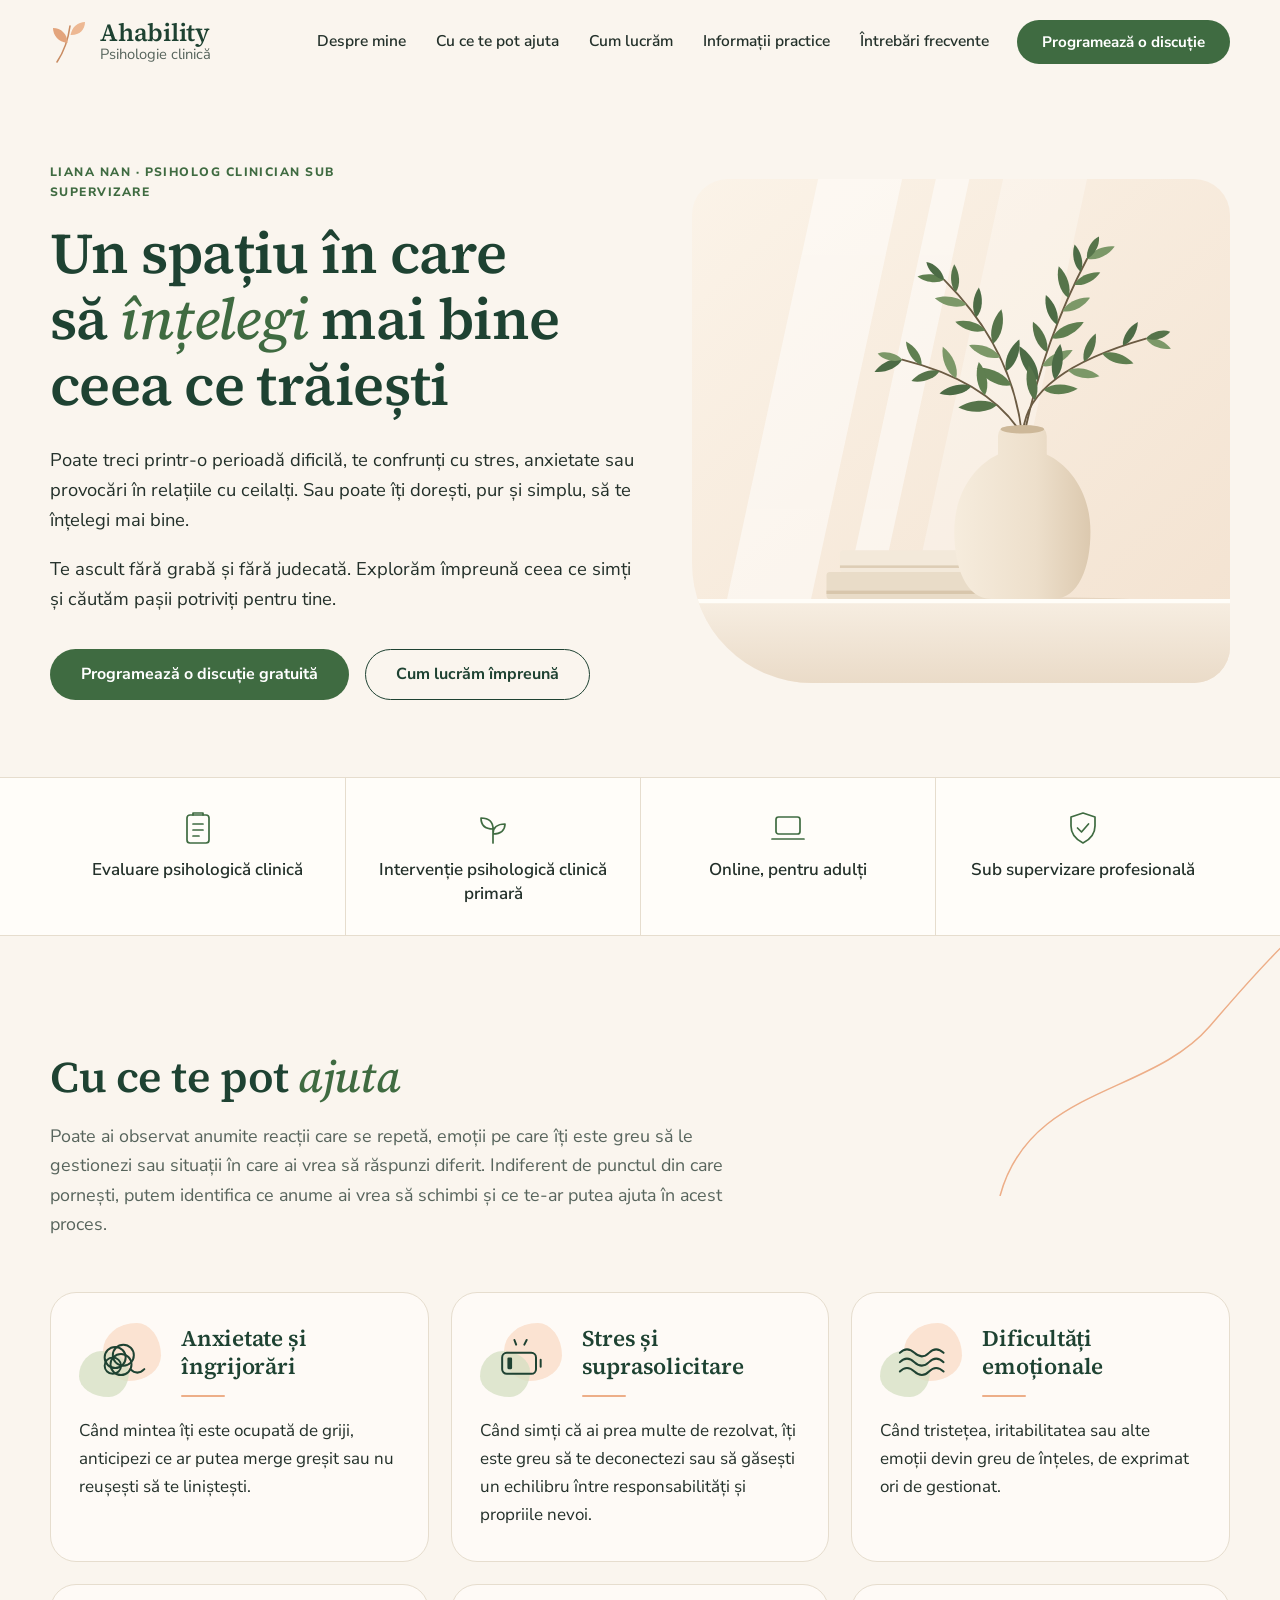
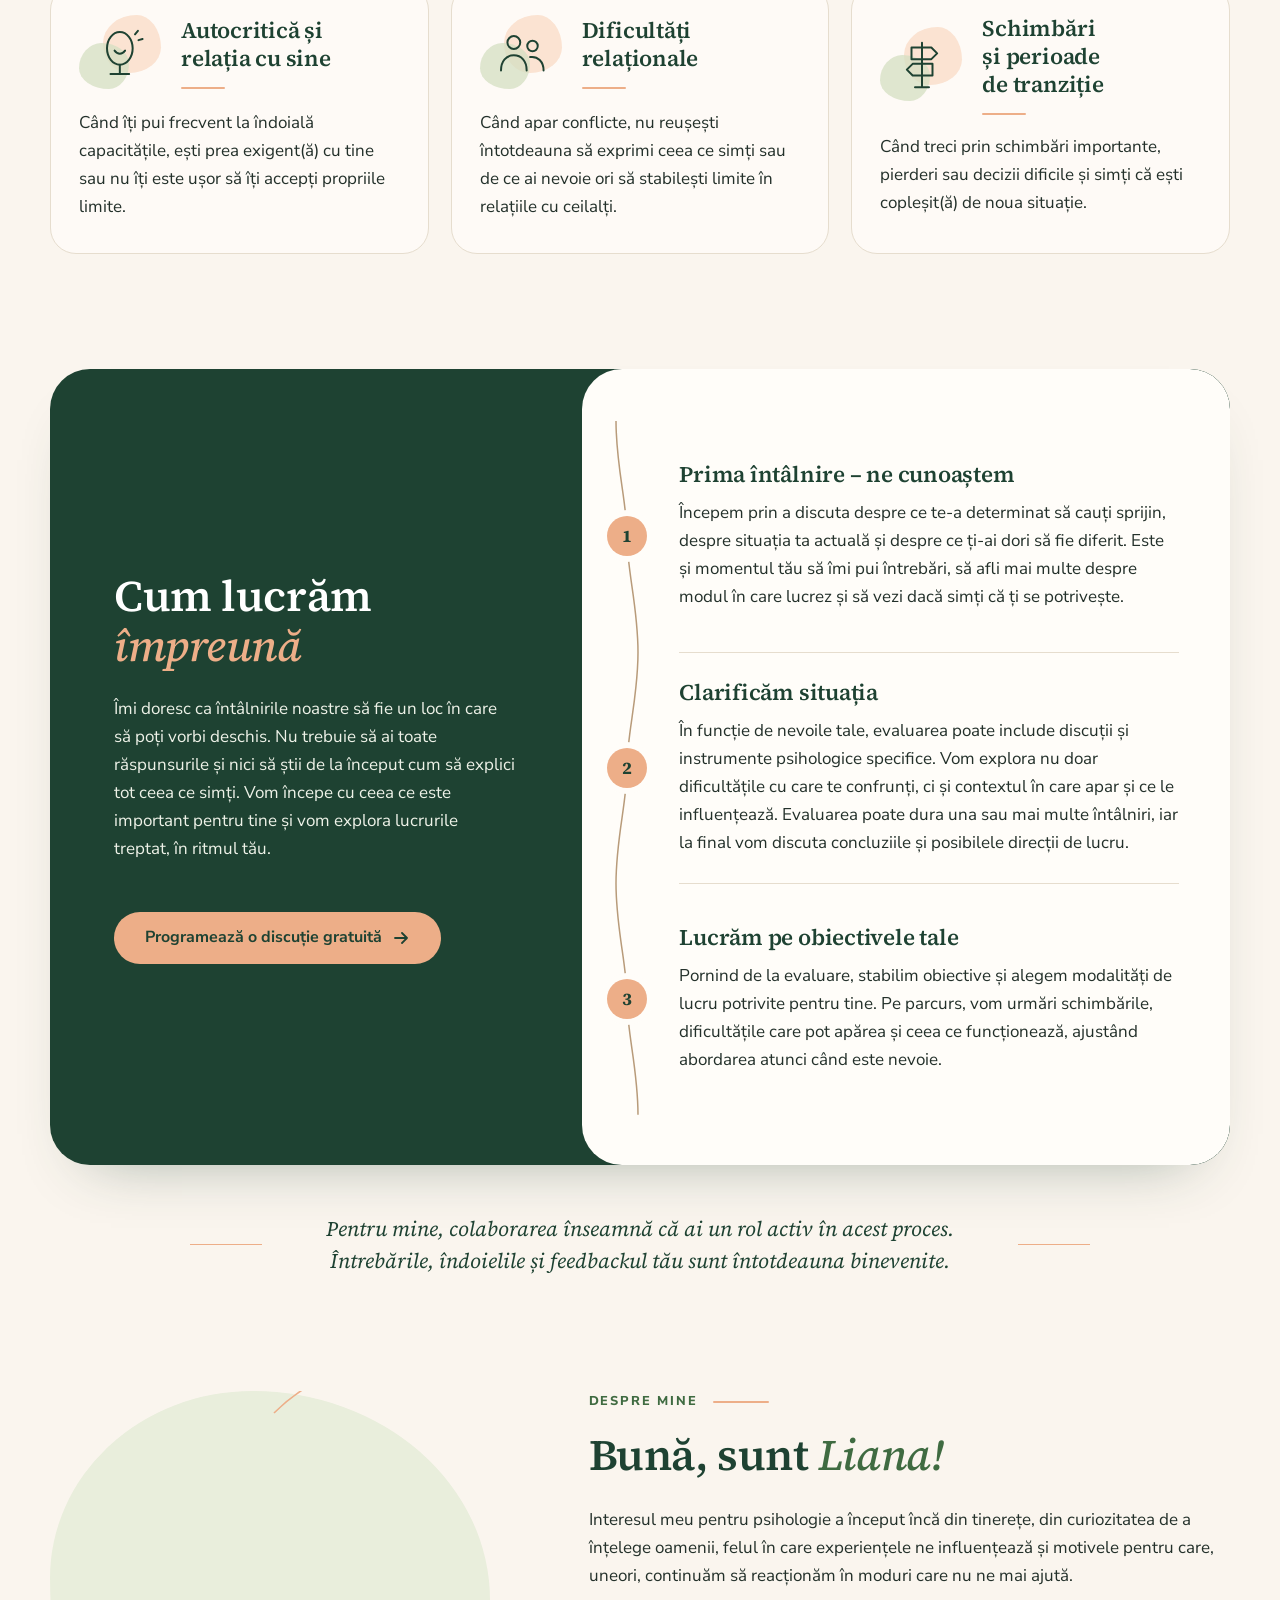
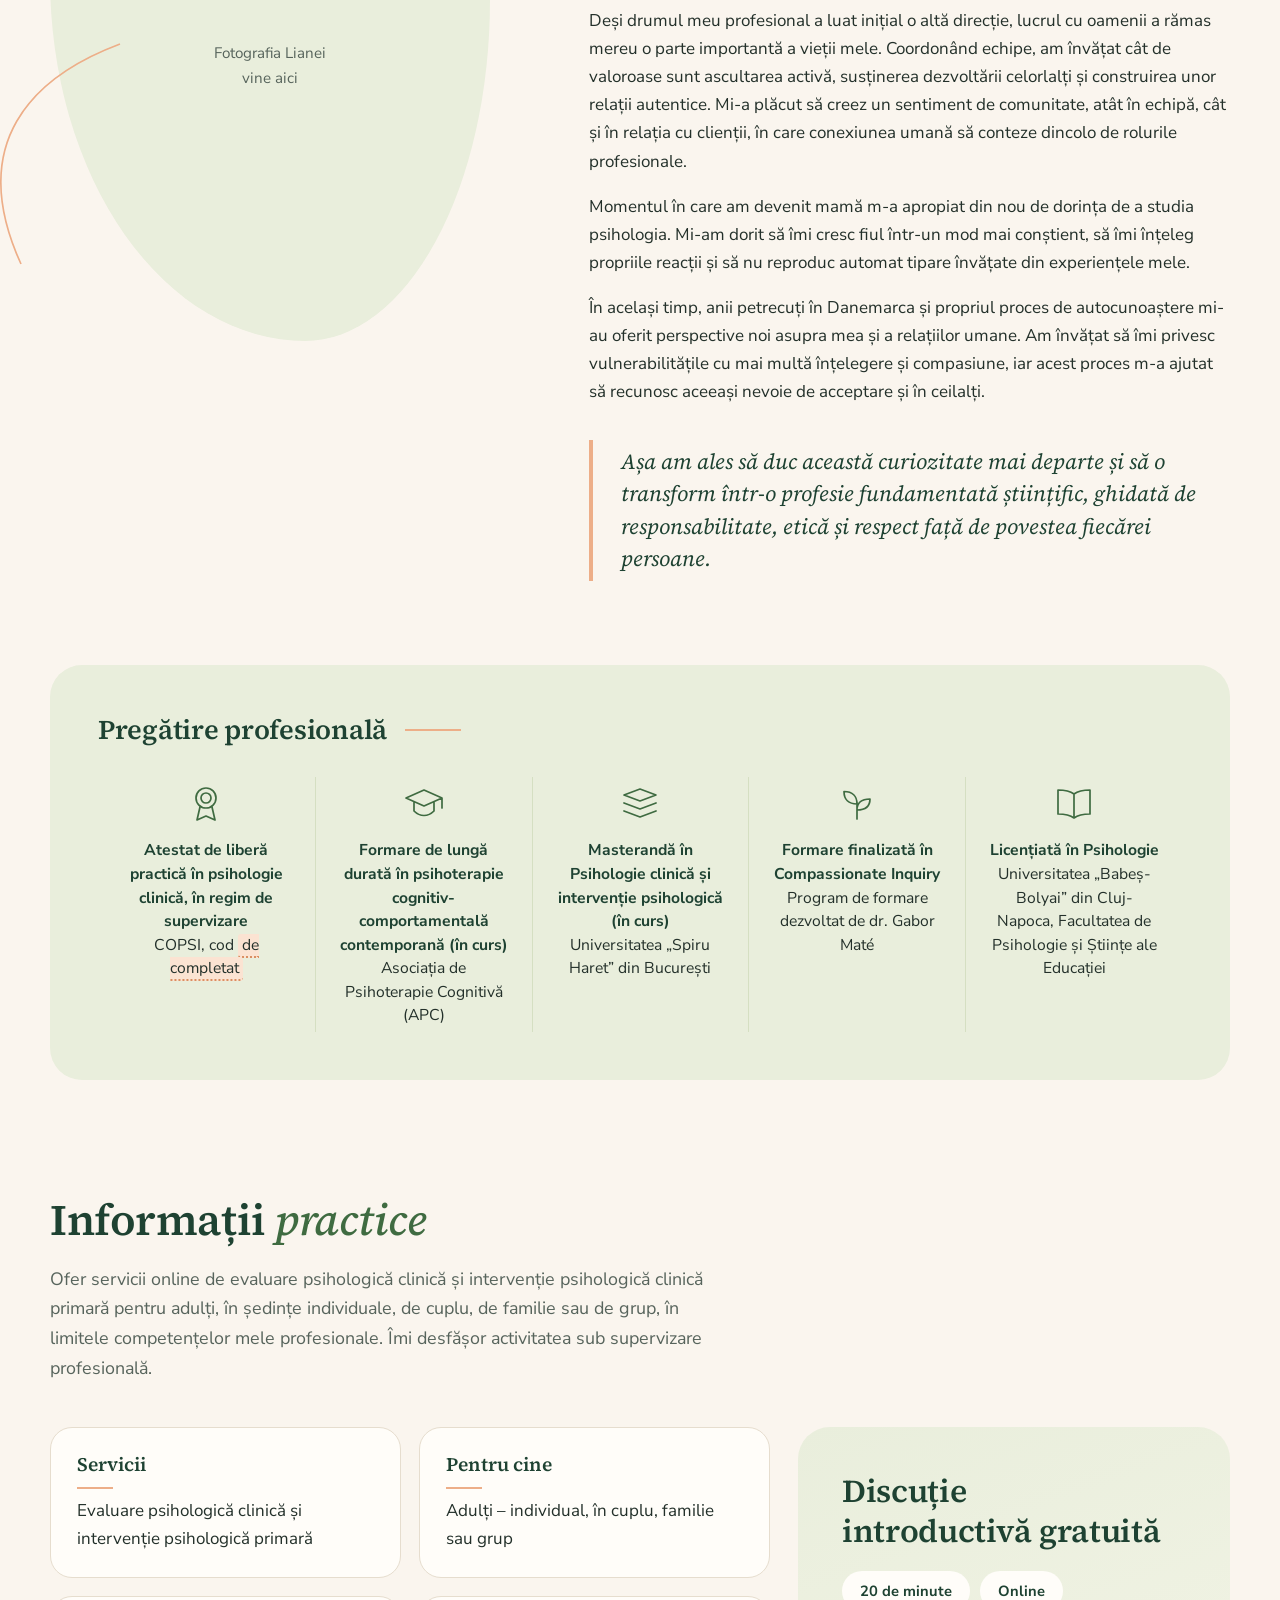
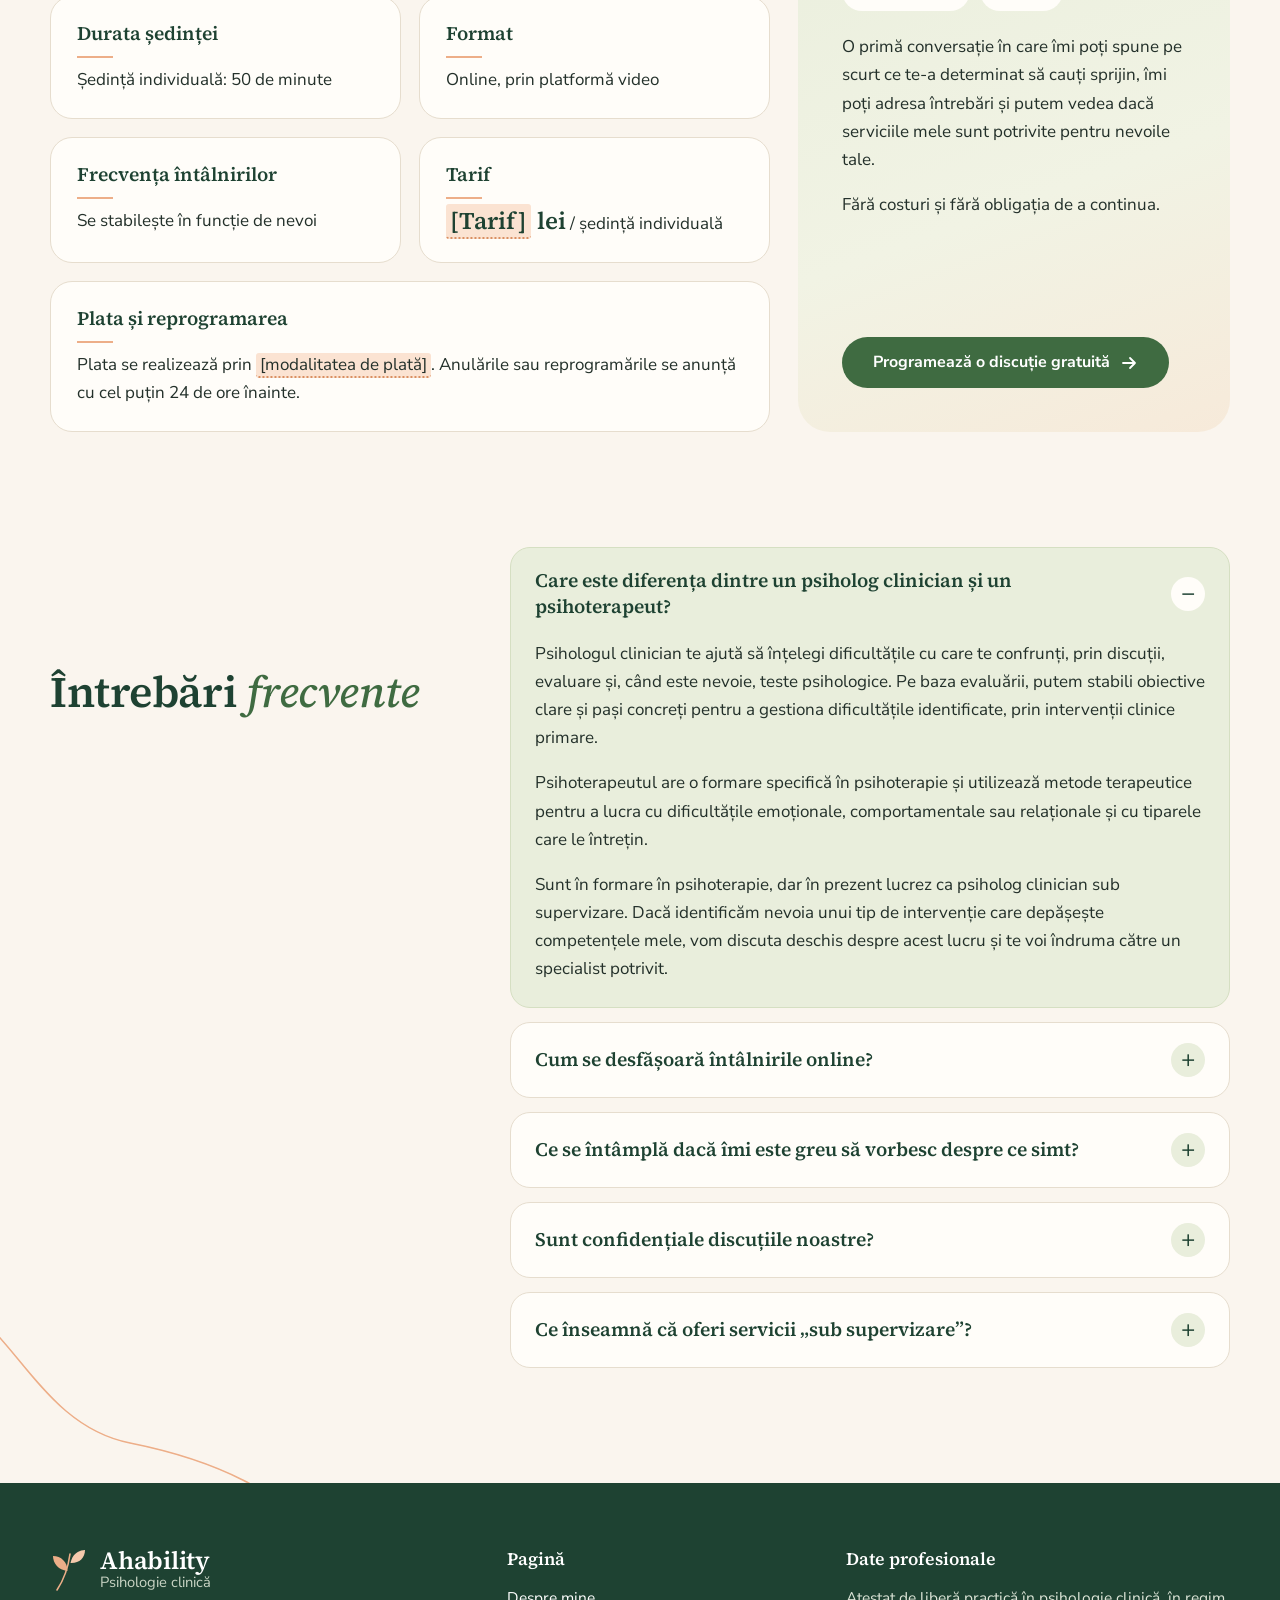
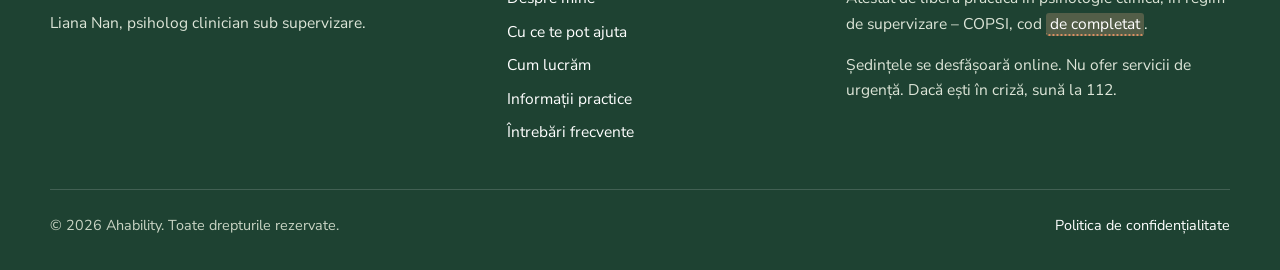
==== ahability-home/index.html @ ccdde0fd "Add first version of the new Ahability homepage New single page for adult clinical psychology servic" ====
<!doctype html>
<html lang="ro">
<head>
<meta charset="UTF-8">
<meta name="viewport" content="width=device-width, initial-scale=1">
<title>Ahability – Psihologie clinică | Liana Nan</title>
<meta name="description" content="Liana Nan, psiholog clinician sub supervizare. Evaluare psihologică clinică și intervenție psihologică clinică primară pentru adulți, online.">
<link rel="preload" href="fonts/source-serif-4-latin-ext-wght-normal.woff2" as="font" type="font/woff2" crossorigin>
<link rel="preload" href="fonts/nunito-sans-latin-ext-wght-normal.woff2" as="font" type="font/woff2" crossorigin>
<link rel="stylesheet" href="style.css">
</head>
<body>
<a class="skip" href="#continut">Sari la conținut</a>

<!-- All copy comes from Liana's Word document (Site_Alex.docx).
     Text wrapped in class="todo" is still waiting on a real value. -->

<!-- ================= HEADER ================= -->
<header class="site-header" id="top">
  <div class="wrap">
    <a class="logo" href="#top" aria-label="Ahability, psihologie clinică">
      <svg viewBox="0 0 38 44" aria-hidden="true">
        <path d="M7 42C13 33 18 21 20 6" fill="none" stroke="#C98C63" stroke-width="1.6" stroke-linecap="round"/>
        <path d="M17.5 23C8 22 3 15 3 8c8 0 14.500 6 14.500 15Z" fill="#E3A47C"/>
        <path d="M20.500 15C22 7 28 2 35 2c0 8-6 13.500-14.500 13Z" fill="#EDB893"/>
      </svg>
      <span><span class="logo-name">Ahability</span><span class="logo-sub">Psihologie clinică</span></span>
    </a>
    <nav class="nav" id="nav" aria-label="Meniu principal">
      <a href="#despre">Despre mine</a>
      <a href="#ajutor">Cu ce te pot ajuta</a>
      <a href="#cum-lucram">Cum lucrăm</a>
      <a href="#informatii">Informații practice</a>
      <a href="#intrebari">Întrebări frecvente</a>
      <a class="btn btn-primary" href="#programare">Programează o discuție gratuită</a>
    </nav>
    <a class="btn btn-primary header-cta" href="#programare">Programează o discuție</a>
    <button class="nav-toggle" type="button" aria-controls="nav" aria-expanded="false" aria-label="Deschide meniul"><span></span></button>
  </div>
</header>

<main id="continut">

<!-- ================= HERO ================= -->
<section class="hero">
  <div class="wrap">
    <div class="hero-text">
      <p class="eyebrow plain">Liana Nan · Psiholog clinician sub supervizare</p>
      <h1>Un spațiu în care să <em>înțelegi</em> mai bine ceea ce trăiești</h1>
      <p>Poate treci printr-o perioadă dificilă, te confrunți cu stres, anxietate sau provocări în relațiile cu ceilalți. Sau poate îți dorești, pur și simplu, să te înțelegi mai bine.</p>
      <p>Te ascult fără grabă și fără judecată. Explorăm împreună ceea ce simți și căutăm pașii potriviți pentru tine.</p>
      <div class="hero-actions">
        <a class="btn btn-primary" href="#programare">Programează o discuție gratuită</a>
        <a class="btn btn-ghost" href="#cum-lucram">Cum lucrăm împreună</a>
      </div>
    </div>
    <!-- Placeholder illustration. Swap for a photo by replacing the file. -->
    <div class="hero-art"><img src="img/hero-still-life.svg" alt="" width="640" height="600"></div>
  </div>

  <div class="facts">
    <div class="wrap">
      <ul>
        <li>
          <svg class="icon" viewBox="0 0 40 40" aria-hidden="true"><rect x="9" y="7" width="22" height="28" rx="3"/><path d="M15 7V5h10v2M15 16h10M15 22h10M15 28h6"/></svg>
          Evaluare psihologică clinică
        </li>
        <li>
          <svg class="icon" viewBox="0 0 40 40" aria-hidden="true"><path d="M20 35V19M20 21c0-7-4-11-12-11 0 7 4 11 12 11ZM20 26c0-6 4-10 12-10 0 6-4 10-12 10Z"/></svg>
          Intervenție psihologică clinică primară
        </li>
        <li>
          <svg class="icon" viewBox="0 0 40 40" aria-hidden="true"><rect x="8" y="9" width="24" height="17" rx="2.500"/><path d="M4 31h32"/></svg>
          Online, pentru adulți
        </li>
        <li>
          <svg class="icon" viewBox="0 0 40 40" aria-hidden="true"><path d="M20 5l12 4v9c0 8-5 13.500-12 17-7-3.500-12-9-12-17V9l12-4Z"/><path d="M14.500 20l4 4 7-8"/></svg>
          Sub supervizare profesională
        </li>
      </ul>
    </div>
  </div>
</section>

<!-- ================= CU CE TE POT AJUTA ================= -->
<section class="section help" id="ajutor">
  <svg class="curve curve-tr" viewBox="0 0 380 300" aria-hidden="true"><path d="M40 300C70 190 190 200 250 130S340 30 380 0"/></svg>
  <div class="wrap">
    <h2>Cu ce te pot <em>ajuta</em></h2>
    <p class="lead">Poate ai observat anumite reacții care se repetă, emoții pe care îți este greu să le gestionezi sau situații în care ai vrea să răspunzi diferit. Indiferent de punctul din care pornești, putem identifica ce anume ai vrea să schimbi și ce te-ar putea ajuta în acest proces.</p>

    <ul class="cards">
      <li class="card">
        <div class="card-head">
          <span class="blob"><svg class="icon" viewBox="0 0 48 48" aria-hidden="true"><circle cx="19" cy="21" r="9"/><circle cx="26" cy="19" r="9"/><circle cx="24" cy="27" r="9"/><circle cx="17" cy="28" r="7"/><path d="M32 31c4 4 8 4 12 0"/></svg></span>
          <h3>Anxietate și îngrijorări</h3>
        </div>
        <p>Când mintea îți este ocupată de griji, anticipezi ce ar putea merge greșit sau nu reușești să te liniștești.</p>
      </li>
      <li class="card">
        <div class="card-head">
          <span class="blob"><svg class="icon" viewBox="0 0 48 48" aria-hidden="true"><rect x="7" y="17" width="29" height="18" rx="4"/><path d="M40 23v6M19 10l-1.500-4M26 10l2-4"/><rect x="11.500" y="21" width="4" height="10" rx="1" fill="currentColor" stroke="none" style="color:var(--forest)"/></svg></span>
          <h3>Stres și suprasolicitare</h3>
        </div>
        <p>Când simți că ai prea multe de rezolvat, îți este greu să te deconectezi sau să găsești un echilibru între responsabilități și propriile nevoi.</p>
      </li>
      <li class="card">
        <div class="card-head">
          <span class="blob"><svg class="icon" viewBox="0 0 48 48" aria-hidden="true"><path d="M5 17q6-6 12.500 0t12.500 0 12.500 0M5 25q6-6 12.500 0t12.500 0 12.500 0M5 33q6-6 12.500 0t12.500 0 12.500 0"/></svg></span>
          <h3>Dificultăți emoționale</h3>
        </div>
        <p>Când tristețea, iritabilitatea sau alte emoții devin greu de înțeles, de exprimat ori de gestionat.</p>
      </li>
      <li class="card">
        <div class="card-head">
          <span class="blob"><svg class="icon" viewBox="0 0 48 48" aria-hidden="true"><ellipse cx="23" cy="20" rx="11" ry="14"/><path d="M23 34v8M15 42h16M18.500 22c2.500 3.500 6.500 3.500 9 0M36 8l2.500-3M39 13l3.500-1"/></svg></span>
          <h3>Autocritică și relația cu sine</h3>
        </div>
        <p>Când îți pui frecvent la îndoială capacitățile, ești prea exigent(ă) cu tine sau nu îți este ușor să îți accepți propriile limite.</p>
      </li>
      <li class="card">
        <div class="card-head">
          <span class="blob"><svg class="icon" viewBox="0 0 48 48" aria-hidden="true"><circle cx="17" cy="15" r="5.500"/><path d="M6 39c0-8 4.500-13 11-13s11 5 11 13"/><circle cx="33" cy="18" r="4.500"/><path d="M31 27.500c6.500-1 11.500 4 11.500 11.500"/></svg></span>
          <h3>Dificultăți relaționale</h3>
        </div>
        <p>Când apar conflicte, nu reușești întotdeauna să exprimi ceea ce simți sau de ce ai nevoie ori să stabilești limite în relațiile cu ceilalți.</p>
      </li>
      <li class="card">
        <div class="card-head">
          <span class="blob"><svg class="icon" viewBox="0 0 48 48" aria-hidden="true"><path d="M24 5v38M18 43h12M15 9h17l5 5-5 5H15zM33 23H16l-5 5 5 5h17z"/></svg></span>
          <h3>Schimbări și perioade de tranziție</h3>
        </div>
        <p>Când treci prin schimbări importante, pierderi sau decizii dificile și simți că ești copleșit(ă) de noua situație.</p>
      </li>
    </ul>
  </div>
</section>

<!-- ================= CUM LUCRAM IMPREUNA ================= -->
<section class="section" id="cum-lucram" style="padding-top:0">
  <div class="wrap">
    <div class="how-panel">
      <div class="how-intro">
        <h2>Cum lucrăm <em>împreună</em></h2>
        <p>Îmi doresc ca întâlnirile noastre să fie un loc în care să poți vorbi deschis. Nu trebuie să ai toate răspunsurile și nici să știi de la început cum să explici tot ceea ce simți. Vom începe cu ceea ce este important pentru tine și vom explora lucrurile treptat, în ritmul tău.</p>
        <a class="btn btn-peach" href="#programare">Programează o discuție gratuită
          <svg class="arrow" viewBox="0 0 18 18" fill="none" stroke="currentColor" stroke-width="1.800" stroke-linecap="round" stroke-linejoin="round" aria-hidden="true"><path d="M3 9h12M10 4l5 5-5 5"/></svg>
        </a>
      </div>
      <div class="how-steps">
        <ol class="steps">
          <li aria-hidden="true" style="display:contents">
            <svg class="steps-line" viewBox="0 0 40 600" preserveAspectRatio="none"><path d="M9 0C9 40 20 70 20 100S31 160 31 200 20 270 20 300 9 360 9 400 20 470 20 500 31 560 31 600"/></svg>
          </li>
          <li class="step" data-n="1">
            <h3>Prima întâlnire – ne cunoaștem</h3>
            <p>Începem prin a discuta despre ce te-a determinat să cauți sprijin, despre situația ta actuală și despre ce ți-ai dori să fie diferit. Este și momentul tău să îmi pui întrebări, să afli mai multe despre modul în care lucrez și să vezi dacă simți că ți se potrivește.</p>
          </li>
          <li class="step" data-n="2">
            <h3>Clarificăm situația</h3>
            <p>În funcție de nevoile tale, evaluarea poate include discuții și instrumente psihologice specifice. Vom explora nu doar dificultățile cu care te confrunți, ci și contextul în care apar și ce le influențează. Evaluarea poate dura una sau mai multe întâlniri, iar la final vom discuta concluziile și posibilele direcții de lucru.</p>
          </li>
          <li class="step" data-n="3">
            <h3>Lucrăm pe obiectivele tale</h3>
            <p>Pornind de la evaluare, stabilim obiective și alegem modalități de lucru potrivite pentru tine. Pe parcurs, vom urmări schimbările, dificultățile care pot apărea și ceea ce funcționează, ajustând abordarea atunci când este nevoie.</p>
          </li>
        </ol>
      </div>
    </div>
    <p class="how-note">Pentru mine, colaborarea înseamnă că ai un rol activ în acest proces. Întrebările, îndoielile și feedbackul tău sunt întotdeauna binevenite.</p>
  </div>
</section>

<!-- ================= DESPRE MINE ================= -->
<section class="section about" id="despre" style="padding-top:0">
  <div class="wrap">
    <div class="about-grid">
      <div class="portrait">
        <svg class="curve" viewBox="0 0 400 480" aria-hidden="true"><path d="M30 470C-20 360 40 300 120 270M260 60C300 20 350 10 400 0"/></svg>
        <!-- Replace with: <img src="img/liana.jpg" alt="Liana Nan"> -->
        <div class="portrait-frame"><span>Fotografia Lianei<br>vine aici</span></div>
      </div>
      <div>
        <p class="eyebrow">Despre mine</p>
        <h2>Bună, sunt <em>Liana!</em></h2>
        <p>Interesul meu pentru psihologie a început încă din tinerețe, din curiozitatea de a înțelege oamenii, felul în care experiențele ne influențează și motivele pentru care, uneori, continuăm să reacționăm în moduri care nu ne mai ajută.</p>
        <p>Deși drumul meu profesional a luat inițial o altă direcție, lucrul cu oamenii a rămas mereu o parte importantă a vieții mele. Coordonând echipe, am învățat cât de valoroase sunt ascultarea activă, susținerea dezvoltării celorlalți și construirea unor relații autentice. Mi-a plăcut să creez un sentiment de comunitate, atât în echipă, cât și în relația cu clienții, în care conexiunea umană să conteze dincolo de rolurile profesionale.</p>
        <p>Momentul în care am devenit mamă m-a apropiat din nou de dorința de a studia psihologia. Mi-am dorit să îmi cresc fiul într-un mod mai conștient, să îmi înțeleg propriile reacții și să nu reproduc automat tipare învățate din experiențele mele.</p>
        <p>În același timp, anii petrecuți în Danemarca și propriul proces de autocunoaștere mi-au oferit perspective noi asupra mea și a relațiilor umane. Am învățat să îmi privesc vulnerabilitățile cu mai multă înțelegere și compasiune, iar acest proces m-a ajutat să recunosc aceeași nevoie de acceptare și în ceilalți.</p>
        <blockquote class="pullquote">Așa am ales să duc această curiozitate mai departe și să o transform într-o profesie fundamentată științific, ghidată de responsabilitate, etică și respect față de povestea fiecărei persoane.</blockquote>
      </div>
    </div>

    <div class="training">
      <h3>Pregătire profesională</h3>
      <ul>
        <li>
          <svg class="icon" viewBox="0 0 44 44" aria-hidden="true"><circle cx="22" cy="17" r="10"/><circle cx="22" cy="17" r="5"/><path d="M16 26l-3 13 9-4 9 4-3-13"/></svg>
          <strong>Atestat de liberă practică în psihologie clinică, în regim de supervizare</strong> COPSI, cod <span class="todo">de completat</span>
        </li>
        <li>
          <svg class="icon" viewBox="0 0 44 44" aria-hidden="true"><path d="M4 17l18-8 18 8-18 8-18-8ZM12 21v9c3 3 6.500 4.500 10 4.500S29 33 32 30v-9M40 17v10"/></svg>
          <strong>Formare de lungă durată în psihoterapie cognitiv-comportamentală contemporană (în curs)</strong> Asociația de Psihoterapie Cognitivă (APC)
        </li>
        <li>
          <svg class="icon" viewBox="0 0 44 44" aria-hidden="true"><path d="M6 14l16-6 16 6-16 6-16-6ZM6 22l16 6 16-6M6 30l16 6 16-6"/></svg>
          <strong>Masterandă în Psihologie clinică și intervenție psihologică (în curs)</strong> Universitatea „Spiru Haret” din București
        </li>
        <li>
          <svg class="icon" viewBox="0 0 44 44" aria-hidden="true"><path d="M22 38V21M22 23c0-8-4.500-12.500-13-12.500C9 18.500 13.500 23 22 23ZM22 29c0-7 4.500-11 13-11 0 7-4.500 11-13 11Z"/></svg>
          <strong>Formare finalizată în Compassionate Inquiry</strong> Program de formare dezvoltat de dr. Gabor Maté
        </li>
        <li>
          <svg class="icon" viewBox="0 0 44 44" aria-hidden="true"><path d="M22 13c-4-3-9-4-16-4v24c7 0 12 1 16 4 4-3 9-4 16-4V9c-7 0-12 1-16 4ZM22 13v24"/></svg>
          <strong>Licențiată în Psihologie</strong> Universitatea „Babeș-Bolyai” din Cluj-Napoca, Facultatea de Psihologie și Științe ale Educației
        </li>
      </ul>
    </div>
  </div>
</section>

<!-- ================= INFORMATII PRACTICE ================= -->
<section class="section info" id="informatii" style="padding-top:0">
  <div class="wrap">
    <h2>Informații <em>practice</em></h2>
    <p class="lead">Ofer servicii online de evaluare psihologică clinică și intervenție psihologică clinică primară pentru adulți, în ședințe individuale, de cuplu, de familie sau de grup, în limitele competențelor mele profesionale. Îmi desfășor activitatea sub supervizare profesională.</p>

    <div class="info-grid">
      <dl class="info-list">
        <div class="info-item"><dt>Servicii</dt><dd>Evaluare psihologică clinică și intervenție psihologică primară</dd></div>
        <div class="info-item"><dt>Pentru cine</dt><dd>Adulți – individual, în cuplu, familie sau grup</dd></div>
        <div class="info-item"><dt>Durata ședinței</dt><dd>Ședință individuală: 50 de minute</dd></div>
        <div class="info-item"><dt>Format</dt><dd>Online, prin platformă video</dd></div>
        <div class="info-item"><dt>Frecvența întâlnirilor</dt><dd>Se stabilește în funcție de nevoi</dd></div>
        <div class="info-item"><dt>Tarif</dt><dd><span class="price"><span class="todo">[Tarif]</span> lei</span> / ședință individuală</dd></div>
        <div class="info-item wide"><dt>Plata și reprogramarea</dt><dd>Plata se realizează prin <span class="todo">[modalitatea de plată]</span>. Anulările sau reprogramările se anunță cu cel puțin 24 de ore înainte.</dd></div>
      </dl>

      <aside class="intro-card" id="programare">
        <h3>Discuție introductivă gratuită</h3>
        <ul class="pills"><li>20 de minute</li><li>Online</li></ul>
        <p>O primă conversație în care îmi poți spune pe scurt ce te-a determinat să cauți sprijin, îmi poți adresa întrebări și putem vedea dacă serviciile mele sunt potrivite pentru nevoile tale.</p>
        <p>Fără costuri și fără obligația de a continua.</p>
        <!-- TODO: point this at the booking calendar -->
        <a class="btn btn-primary" href="#" data-todo="calendar-link">Programează o discuție gratuită
          <svg class="arrow" viewBox="0 0 18 18" fill="none" stroke="currentColor" stroke-width="1.800" stroke-linecap="round" stroke-linejoin="round" aria-hidden="true"><path d="M3 9h12M10 4l5 5-5 5"/></svg>
        </a>
      </aside>
    </div>
  </div>
</section>

<!-- ================= INTREBARI FRECVENTE ================= -->
<section class="section clip" id="intrebari" style="padding-top:0">
  <svg class="curve curve-bl" viewBox="0 0 420 300" aria-hidden="true"><path d="M0 40C90 60 110 180 210 200S350 250 420 300"/></svg>
  <div class="wrap">
    <div class="faq-grid">
      <h2>Întrebări <em>frecvente</em></h2>
      <div class="faq-list">
        <details open>
          <summary>Care este diferența dintre un psiholog clinician și un psihoterapeut?</summary>
          <div class="faq-answer">
            <p>Psihologul clinician te ajută să înțelegi dificultățile cu care te confrunți, prin discuții, evaluare și, când este nevoie, teste psihologice. Pe baza evaluării, putem stabili obiective clare și pași concreți pentru a gestiona dificultățile identificate, prin intervenții clinice primare.</p>
            <p>Psihoterapeutul are o formare specifică în psihoterapie și utilizează metode terapeutice pentru a lucra cu dificultățile emoționale, comportamentale sau relaționale și cu tiparele care le întrețin.</p>
            <p>Sunt în formare în psihoterapie, dar în prezent lucrez ca psiholog clinician sub supervizare. Dacă identificăm nevoia unui tip de intervenție care depășește competențele mele, vom discuta deschis despre acest lucru și te voi îndruma către un specialist potrivit.</p>
          </div>
        </details>
        <details>
          <summary>Cum se desfășoară întâlnirile online?</summary>
          <div class="faq-answer">
            <p>Ședințele au loc prin intermediul unei platforme video securizate. Ai nevoie doar de o conexiune stabilă la internet și de un spațiu liniștit și privat, în care să poți vorbi fără întreruperi. Poți participa de acasă sau din orice alt loc în care ai intimitatea necesară. Linkul de acces îți va fi trimis înainte de întâlnire.</p>
          </div>
        </details>
        <details>
          <summary>Ce se întâmplă dacă îmi este greu să vorbesc despre ce simt?</summary>
          <div class="faq-answer">
            <p>Este firesc să simți emoție sau ezitare, mai ales la primele întâlniri. Nu trebuie să știi exact ce să spui sau să găsești cuvintele „potrivite”. Pornim de la ceea ce îți este mai ușor să împărtășești, iar eu te voi ghida prin întrebări.</p>
          </div>
        </details>
        <details>
          <summary>Sunt confidențiale discuțiile noastre?</summary>
          <div class="faq-answer">
            <p>Da. Confidențialitatea este un principiu fundamental al activității psihologice. Informațiile pe care le împărtășești sunt protejate conform Codului deontologic al profesiei de psiholog și legislației aplicabile, cu respectarea excepțiilor prevăzute de lege. Îți voi explica aceste limite încă de la începutul colaborării.</p>
          </div>
        </details>
        <details>
          <summary>Ce înseamnă că oferi servicii „sub supervizare”?</summary>
          <div class="faq-answer">
            <p>Înseamnă că îmi desfășor activitatea sub îndrumarea unui psiholog clinician cu experiență, acreditat ca supervizor. Supervizarea este o etapă obligatorie a formării profesionale, care îmi permite să discut și să analizez activitatea clinică, să primesc îndrumare și să îmi dezvolt competențele.</p>
            <p>Pentru tine, asta înseamnă că munca noastră poate beneficia și de perspectiva unui specialist cu experiență. În supervizare nu apar numele tău și nici detalii care te-ar putea identifica.</p>
          </div>
        </details>
      </div>
    </div>
  </div>
</section>

</main>

<!-- ================= FOOTER ================= -->
<footer class="site-footer">
  <div class="wrap">
    <div class="footer-grid">
      <div>
        <a class="logo" href="#top" aria-label="Ahability, psihologie clinică">
          <svg viewBox="0 0 38 44" aria-hidden="true">
            <path d="M7 42C13 33 18 21 20 6" fill="none" stroke="#EDAE88" stroke-width="1.6" stroke-linecap="round"/>
            <path d="M17.5 23C8 22 3 15 3 8c8 0 14.500 6 14.500 15Z" fill="#EDAE88"/>
            <path d="M20.500 15C22 7 28 2 35 2c0 8-6 13.500-14.500 13Z" fill="#F5C9AC"/>
          </svg>
          <span><span class="logo-name">Ahability</span><span class="logo-sub">Psihologie clinică</span></span>
        </a>
        <p>Liana Nan, psiholog clinician sub supervizare.</p>
      </div>
      <div>
        <p class="footer-title">Pagină</p>
        <ul>
          <li><a href="#despre">Despre mine</a></li>
          <li><a href="#ajutor">Cu ce te pot ajuta</a></li>
          <li><a href="#cum-lucram">Cum lucrăm</a></li>
          <li><a href="#informatii">Informații practice</a></li>
          <li><a href="#intrebari">Întrebări frecvente</a></li>
        </ul>
      </div>
      <div>
        <p class="footer-title">Date profesionale</p>
        <p>Atestat de liberă practică în psihologie clinică, în regim de supervizare – COPSI, cod <span class="todo">de completat</span>.</p>
        <p>Ședințele se desfășoară online. Nu ofer servicii de urgență. Dacă ești în criză, sună la 112.</p>
      </div>
    </div>
    <div class="footer-bottom">
      <span>© 2026 Ahability. Toate drepturile rezervate.</span>
      <span><a href="#" data-todo="privacy">Politica de confidențialitate</a></span>
    </div>
  </div>
</footer>

<script>
  // mobile menu + header border on scroll
  (function(){
    var nav = document.getElementById('nav'), btn = document.querySelector('.nav-toggle'), head = document.querySelector('.site-header');
    btn.addEventListener('click', function(){
      var open = nav.classList.toggle('open');
      btn.setAttribute('aria-expanded', open);
    });
    nav.addEventListener('click', function(e){
      if (e.target.closest('a')) { nav.classList.remove('open'); btn.setAttribute('aria-expanded', false); }
    });
    addEventListener('scroll', function(){ head.classList.toggle('scrolled', scrollY > 8); }, { passive:true });
  })();
</script>
</body>
</html>
---- ahability-home/style.css ----
/* Ahability homepage
   One palette, two typefaces, no framework.
   Fonts are self-hosted in /fonts so no visitor data goes to Google. */

/* ---------- fonts ---------- */
@font-face{ font-family:"Source Serif 4"; font-style:normal; font-weight:200 900; font-display:swap;
  src:url(fonts/source-serif-4-latin-wght-normal.woff2) format("woff2");
  unicode-range:U+0000-00FF,U+0131,U+0152-0153,U+02BB-02BC,U+02C6,U+02DA,U+02DC,U+0304,U+0308,U+0329,U+2000-206F,U+20AC,U+2122,U+2191,U+2193,U+2212,U+2215,U+FEFF,U+FFFD; }
@font-face{ font-family:"Source Serif 4"; font-style:normal; font-weight:200 900; font-display:swap;
  src:url(fonts/source-serif-4-latin-ext-wght-normal.woff2) format("woff2");
  unicode-range:U+0100-02BA,U+02BD-02C5,U+02C7-02CC,U+02CE-02D7,U+02DD-02FF,U+1D00-1DBF,U+1E00-1E9F,U+1EF2-1EFF,U+2020,U+20A0-20AB,U+20AD-20C0,U+2113,U+2C60-2C7F,U+A720-A7FF; }
@font-face{ font-family:"Source Serif 4"; font-style:italic; font-weight:200 900; font-display:swap;
  src:url(fonts/source-serif-4-latin-wght-italic.woff2) format("woff2");
  unicode-range:U+0000-00FF,U+0131,U+0152-0153,U+02BB-02BC,U+02C6,U+02DA,U+02DC,U+0304,U+0308,U+0329,U+2000-206F,U+20AC,U+2122,U+2191,U+2193,U+2212,U+2215,U+FEFF,U+FFFD; }
@font-face{ font-family:"Source Serif 4"; font-style:italic; font-weight:200 900; font-display:swap;
  src:url(fonts/source-serif-4-latin-ext-wght-italic.woff2) format("woff2");
  unicode-range:U+0100-02BA,U+02BD-02C5,U+02C7-02CC,U+02CE-02D7,U+02DD-02FF,U+1D00-1DBF,U+1E00-1E9F,U+1EF2-1EFF,U+2020,U+20A0-20AB,U+20AD-20C0,U+2113,U+2C60-2C7F,U+A720-A7FF; }
@font-face{ font-family:"Nunito Sans"; font-style:normal; font-weight:200 1000; font-display:swap;
  src:url(fonts/nunito-sans-latin-wght-normal.woff2) format("woff2");
  unicode-range:U+0000-00FF,U+0131,U+0152-0153,U+02BB-02BC,U+02C6,U+02DA,U+02DC,U+0304,U+0308,U+0329,U+2000-206F,U+20AC,U+2122,U+2191,U+2193,U+2212,U+2215,U+FEFF,U+FFFD; }
@font-face{ font-family:"Nunito Sans"; font-style:normal; font-weight:200 1000; font-display:swap;
  src:url(fonts/nunito-sans-latin-ext-wght-normal.woff2) format("woff2");
  unicode-range:U+0100-02BA,U+02BD-02C5,U+02C7-02CC,U+02CE-02D7,U+02DD-02FF,U+1D00-1DBF,U+1E00-1E9F,U+1EF2-1EFF,U+2020,U+20A0-20AB,U+20AD-20C0,U+2113,U+2C60-2C7F,U+A720-A7FF; }
@font-face{ font-family:"Nunito Sans"; font-style:italic; font-weight:200 1000; font-display:swap;
  src:url(fonts/nunito-sans-latin-wght-italic.woff2) format("woff2");
  unicode-range:U+0000-00FF,U+0131,U+0152-0153,U+02BB-02BC,U+02C6,U+02DA,U+02DC,U+0304,U+0308,U+0329,U+2000-206F,U+20AC,U+2122,U+2191,U+2193,U+2212,U+2215,U+FEFF,U+FFFD; }
@font-face{ font-family:"Nunito Sans"; font-style:italic; font-weight:200 1000; font-display:swap;
  src:url(fonts/nunito-sans-latin-ext-wght-italic.woff2) format("woff2");
  unicode-range:U+0100-02BA,U+02BD-02C5,U+02C7-02CC,U+02CE-02D7,U+02DD-02FF,U+1D00-1DBF,U+1E00-1E9F,U+1EF2-1EFF,U+2020,U+20A0-20AB,U+20AD-20C0,U+2113,U+2C60-2C7F,U+A720-A7FF; }

/* ---------- palette ---------- */
:root{
  --cream:#FAF5EE;        /* page background */
  --paper:#FFFDF9;        /* cards */
  --forest:#1E4232;       /* headings, dark panel, footer */
  --green:#3F6B41;        /* buttons, italic accents, icons */
  --green-dark:#33583A;
  --sage:#E9EEDC;         /* soft green panels */
  --sage-deep:#D5DFC2;
  --peach:#EDAE88;        /* accent lines, dots, button on dark */
  --peach-soft:#FBE3D2;   /* pastel splashes */
  --ink:#23302A;          /* body text */
  --muted:#57645C;
  --line:#E6DDCE;

  --serif:"Source Serif 4", Georgia, "Times New Roman", serif;
  --sans:"Nunito Sans", system-ui, -apple-system, "Segoe UI", sans-serif;

  --wrap:1180px;
  --radius:26px;
}

/* ---------- base ---------- */
*,*::before,*::after{ box-sizing:border-box; }
html{ scroll-behavior:smooth; scroll-padding-top:96px; -webkit-text-size-adjust:100%; }
body{ margin:0; background:var(--cream); color:var(--ink); font-family:var(--sans);
  font-size:17px; line-height:1.65; -webkit-font-smoothing:antialiased; overflow-x:hidden; }
img,svg{ max-width:100%; display:block; }
p{ margin:0 0 1em; }
p:last-child{ margin-bottom:0; }
a{ color:var(--green); }
h1,h2,h3{ font-family:var(--serif); color:var(--forest); font-weight:600; line-height:1.15;
  letter-spacing:-0.01em; margin:0; text-wrap:balance; }
h1{ font-size:clamp(2.3rem, 4.6vw, 3.6rem); }
h2{ font-size:clamp(1.9rem, 3.4vw, 2.75rem); }
h3{ font-size:1.4rem; line-height:1.25; }
h1 em,h2 em{ font-weight:500; color:var(--green); }
:focus-visible{ outline:3px solid var(--peach); outline-offset:3px; border-radius:6px; }

.wrap{ width:min(var(--wrap), 100% - 40px); margin-inline:auto; }
.section{ padding:clamp(64px, 9vw, 120px) 0; position:relative; }
.lead{ font-size:1.12rem; color:var(--muted); max-width:62ch; }
.skip{ position:absolute; left:-999px; top:8px; background:var(--forest); color:#fff; padding:10px 16px; border-radius:8px; z-index:100; }
.skip:focus{ left:8px; }

.eyebrow{ display:flex; align-items:center; gap:16px; margin:0 0 18px; font-size:.8rem; font-weight:800;
  letter-spacing:.14em; text-transform:uppercase; color:var(--green); }
.eyebrow::after{ content:""; width:56px; height:2px; background:var(--peach); border-radius:2px; }
.eyebrow.plain::after{ display:none; }
.hero .eyebrow{ font-size:.76rem; letter-spacing:.12em; }

.btn{ display:inline-flex; align-items:center; justify-content:center; gap:10px; padding:15px 30px;
  border-radius:999px; border:1.5px solid transparent; font:700 1rem/1.2 var(--sans); text-decoration:none;
  cursor:pointer; transition:background .2s, color .2s, transform .2s, border-color .2s; }
.btn:hover{ transform:translateY(-2px); }
.btn-primary{ background:var(--green); color:#fff; }
.btn-primary:hover{ background:var(--green-dark); }
.btn-ghost{ border-color:var(--forest); color:var(--forest); background:transparent; }
.btn-ghost:hover{ background:var(--forest); color:#fff; }
.btn-peach{ background:var(--peach); color:var(--forest); }
.btn-peach:hover{ background:#F3BD9B; }
.btn .arrow{ width:18px; height:18px; }

/* placeholder text still waiting on Liana. Remove the class once filled in. */
.todo{ background:var(--peach-soft); border-bottom:2px dotted #D98F62; padding:0 4px; border-radius:3px; }

/* ---------- header ---------- */
.site-header{ position:sticky; top:0; z-index:50; background:rgba(250,245,238,.9);
  backdrop-filter:blur(10px); -webkit-backdrop-filter:blur(10px); border-bottom:1px solid transparent; transition:border-color .2s; }
.site-header.scrolled{ border-color:var(--line); }
.site-header .wrap{ display:flex; align-items:center; gap:28px; min-height:84px; }
.logo{ display:flex; align-items:center; gap:12px; text-decoration:none; color:var(--forest); margin-right:auto; }
.logo svg{ width:38px; height:44px; flex:none; }
.logo-name{ display:block; font:600 1.55rem/1.05 var(--serif); letter-spacing:-0.01em; }
.logo-sub{ display:block; font-size:.92rem; color:var(--muted); line-height:1.3; }
.nav{ display:flex; align-items:center; gap:30px; }
.nav a{ color:var(--ink); text-decoration:none; font-weight:600; font-size:.97rem; padding:6px 0; border-bottom:2px solid transparent; }
.nav a:hover{ border-color:var(--peach); }
.header-cta{ padding:12px 24px; font-size:.95rem; }
.nav-toggle{ display:none; width:46px; height:46px; border:1.5px solid var(--line); background:var(--paper);
  border-radius:12px; cursor:pointer; align-items:center; justify-content:center; }
.nav-toggle span, .nav-toggle span::before, .nav-toggle span::after{ display:block; width:20px; height:2px; background:var(--forest); border-radius:2px; position:relative; content:""; }
.nav-toggle span::before{ position:absolute; top:-6px; }
.nav-toggle span::after{ position:absolute; top:6px; }

/* ---------- hero ---------- */
.hero{ position:relative; }
.hero > .wrap{ display:grid; grid-template-columns:minmax(0,1.05fr) minmax(0,.95fr); gap:48px; align-items:center;
  padding-block:clamp(40px, 6vw, 84px); }
.hero h1{ margin-bottom:26px; }
.hero-text p{ font-size:1.15rem; max-width:54ch; }
.hero-actions{ display:flex; flex-wrap:wrap; gap:16px; margin-top:34px; }
.hero-art{ border-radius:36px 36px 36px 120px; overflow:hidden; aspect-ratio:16/15; position:relative; }
.hero-art img{ width:100%; height:100%; object-fit:cover; }

.facts{ border-top:1px solid var(--line); border-bottom:1px solid var(--line); background:var(--paper); }
.facts ul{ list-style:none; margin:0; padding:0; display:grid; grid-template-columns:repeat(4,1fr); }
.facts li{ display:flex; flex-direction:column; align-items:center; text-align:center; gap:10px; padding:30px 20px;
  font-weight:600; line-height:1.4; }
.facts li + li{ border-left:1px solid var(--line); }
.facts svg{ width:40px; height:40px; }

/* line icons */
.icon{ fill:none; stroke:var(--green); stroke-width:1.7; stroke-linecap:round; stroke-linejoin:round; }

/* ---------- help ---------- */
.help{ overflow:hidden; }
.help h2{ margin-bottom:20px; }
.cards{ list-style:none; margin:52px 0 0; padding:0; display:grid; grid-template-columns:repeat(3,1fr); gap:22px; }
.card{ background:rgba(255,253,249,.75); border:1px solid var(--line); border-radius:var(--radius); padding:30px 28px 32px; }
.card-head{ display:flex; align-items:center; gap:18px; margin-bottom:18px; }
.card h3::after{ content:""; display:block; width:44px; height:2px; background:var(--peach); border-radius:2px; margin-top:14px; }
.card p{ color:var(--ink); }
/* pastel splash behind each icon: two soft blobs, pure CSS */
.blob{ position:relative; flex:none; width:84px; height:76px; display:grid; place-items:center; }
.blob::before, .blob::after{ content:""; position:absolute; z-index:0; }
.blob::before{ width:58px; height:58px; right:2px; top:0; background:var(--peach-soft); border-radius:58% 42% 55% 45% / 48% 56% 44% 52%; }
.blob::after{ width:50px; height:46px; left:0; bottom:2px; background:var(--sage-deep); opacity:.75; border-radius:45% 55% 40% 60% / 55% 45% 55% 45%; }
.blob svg{ position:relative; z-index:1; width:56px; height:56px; stroke:var(--forest); }

/* thin decorative curves */
.curve{ position:absolute; pointer-events:none; z-index:0; fill:none; stroke:var(--peach); stroke-width:1.5; }
.section > .wrap{ position:relative; z-index:1; }
.curve-tr{ top:-40px; right:-60px; width:380px; }
.curve-bl{ bottom:-60px; left:-80px; width:420px; }

/* ---------- how we work ---------- */
.how-panel{ display:grid; grid-template-columns:minmax(0,.82fr) minmax(0,1fr); background:var(--forest);
  border-radius:40px; overflow:hidden; box-shadow:0 30px 60px -40px rgba(30,66,50,.45); }
.how-intro{ padding:clamp(36px, 5vw, 68px); color:#EEF2E8; display:flex; flex-direction:column; justify-content:center; }
.how-intro .eyebrow{ color:#fff; }
.how-intro h2{ color:#fff; margin-bottom:24px; }
.how-intro h2 em{ color:var(--peach); }
.how-intro .btn{ align-self:flex-start; margin-top:32px; }
.how-steps{ background:var(--paper); border-radius:40px; padding:clamp(28px, 4vw, 56px) clamp(24px, 4vw, 56px) clamp(28px, 4vw, 56px) clamp(16px, 2vw, 32px);
  position:relative; }
.steps{ list-style:none; margin:0; padding:0 0 0 72px; display:grid; grid-auto-rows:1fr; position:relative; height:100%; }
.steps-line{ position:absolute; left:0; top:0; width:40px; height:100%; overflow:visible; }
.steps-line path{ fill:none; stroke:#B89B7A; stroke-width:1.5; vector-effect:non-scaling-stroke; }
.step{ position:relative; display:flex; flex-direction:column; justify-content:center; padding:26px 0; }
.step + .step{ border-top:1px solid var(--line); }
/* numbered dot sits on the curve: the curve crosses x=20 at 1/6, 3/6 and 5/6 of its height */
.step::before{ content:attr(data-n); position:absolute; left:-72px; top:50%; width:40px; height:40px; margin-top:-20px;
  border-radius:50%; background:var(--peach); color:var(--forest); font:700 1.1rem/40px var(--serif); text-align:center;
  box-shadow:0 0 0 6px var(--paper); }
.step h3{ margin-bottom:10px; }
.how-note{ display:flex; align-items:center; justify-content:center; gap:28px; margin:48px auto 0; max-width:900px; text-align:center;
  font:italic 400 1.3rem/1.5 var(--serif); color:var(--forest); }
.how-note::before, .how-note::after{ content:""; flex:none; width:72px; height:1.5px; background:var(--peach); }

/* ---------- about ---------- */
.about{ overflow:hidden; }
.about-grid{ display:grid; grid-template-columns:minmax(0,.72fr) minmax(0,1fr); gap:clamp(32px, 6vw, 84px); align-items:start; }
.portrait{ position:relative; max-width:440px; }
.portrait-frame{ aspect-ratio:4/5; background:var(--sage); border-radius:46% 54% 42% 58% / 34% 38% 62% 66%;
  display:grid; place-items:center; text-align:center; color:var(--muted); font-size:.95rem; overflow:hidden; }
.portrait-frame img{ width:100%; height:100%; object-fit:cover; }
.portrait .curve{ width:120%; left:-14%; top:-8%; }
.about h2{ margin-bottom:26px; }
.pullquote{ margin:34px 0 0; padding:6px 0 6px 28px; border-left:4px solid var(--peach);
  font:italic 400 1.35rem/1.5 var(--serif); color:var(--forest); }
.training{ margin-top:clamp(48px, 7vw, 84px); background:var(--sage); border-radius:32px; padding:clamp(28px, 4vw, 48px); }
.training h3{ display:flex; align-items:center; gap:18px; font-size:1.7rem; margin-bottom:30px; }
.training h3::after{ content:""; width:56px; height:2px; background:var(--peach); }
.training ul{ list-style:none; margin:0; padding:0; display:grid; grid-template-columns:repeat(5,1fr); }
.training li{ padding:4px 22px; text-align:center; font-size:.98rem; line-height:1.5; }
.training li + li{ border-left:1px solid var(--sage-deep); }
.training li strong{ display:block; font-weight:700; color:var(--forest); }
.training svg{ width:44px; height:44px; margin:0 auto 14px; }

/* ---------- practical info ---------- */
.info-grid{ display:grid; grid-template-columns:minmax(0,1.25fr) minmax(0,.75fr); gap:28px; margin-top:44px; align-items:stretch; }
.info h2{ margin-bottom:20px; }
.info-list{ margin:0; display:grid; grid-template-columns:1fr 1fr; gap:18px; }
.info-item{ background:var(--paper); border:1px solid var(--line); border-radius:22px; padding:24px 26px; }
.info-item dt{ font:600 1.2rem/1.3 var(--serif); color:var(--forest); margin-bottom:8px; }
.info-item dt::after{ content:""; display:block; width:36px; height:2px; background:var(--peach); margin-top:10px; }
.info-item dd{ margin:0; }
.info-item .small{ font-size:.93rem; color:var(--muted); margin-top:8px; display:block; }
.info-item.wide{ grid-column:1 / -1; }
.price{ font:600 1.5rem/1.2 var(--serif); color:var(--forest); }
.intro-card{ background:linear-gradient(160deg, var(--sage) 0%, #F1F3E4 60%, var(--peach-soft) 130%); border-radius:32px;
  padding:clamp(30px, 4vw, 44px); display:flex; flex-direction:column; scroll-margin-top:110px; }
.intro-card h3{ font-size:2rem; margin-bottom:20px; }
.pills{ display:flex; flex-wrap:wrap; gap:10px; margin:0 0 22px; padding:0; list-style:none; }
.pills li{ background:var(--paper); border-radius:999px; padding:8px 18px; font-weight:700; font-size:.92rem; color:var(--forest); }
.intro-card .btn{ margin-top:auto; align-self:flex-start; }
.intro-card p:last-of-type{ margin-bottom:28px; }

/* ---------- faq ---------- */
.faq-grid{ display:grid; grid-template-columns:minmax(0,.55fr) minmax(0,1fr); gap:clamp(28px, 5vw, 72px); align-items:start; }
.faq-grid h2{ position:sticky; top:120px; }
.faq-list{ display:grid; gap:14px; }
.clip{ overflow:hidden; }
.faq-list details{ background:var(--paper); border:1px solid var(--line); border-radius:20px; overflow:hidden; }
.faq-list details[open]{ background:var(--sage); border-color:var(--sage-deep); }
.faq-list summary{ list-style:none; cursor:pointer; display:flex; align-items:center; justify-content:space-between; gap:20px;
  padding:20px 24px; font:600 1.2rem/1.35 var(--serif); color:var(--forest); }
.faq-list summary::-webkit-details-marker{ display:none; }
.faq-list summary::after{ content:"+"; flex:none; width:34px; height:34px; border-radius:50%; background:var(--sage);
  color:var(--forest); font:400 1.5rem/32px var(--sans); text-align:center; }
.faq-list details[open] summary::after{ content:"\2212"; background:var(--paper); }
.faq-answer{ padding:0 24px 24px; }

/* ---------- footer ---------- */
.site-footer{ background:var(--forest); color:#DDE5D8; padding:64px 0 32px; font-size:.97rem; }
.site-footer a{ color:#fff; text-decoration:none; }
.site-footer a:hover{ text-decoration:underline; }
.footer-grid{ display:grid; grid-template-columns:1.4fr 1fr 1.3fr; gap:44px; }
.site-footer .logo{ color:#fff; margin-bottom:18px; }
.site-footer .logo-sub{ color:#C9D4C4; }
.footer-title{ font:600 1.1rem var(--serif); color:#fff; margin:0 0 14px; }
.site-footer ul{ list-style:none; margin:0; padding:0; display:grid; gap:8px; }
.footer-bottom{ margin-top:44px; padding-top:24px; border-top:1px solid rgba(255,255,255,.16); display:flex; flex-wrap:wrap;
  gap:8px 28px; justify-content:space-between; font-size:.9rem; color:#C9D4C4; }
.site-footer .todo{ background:rgba(237,174,136,.25); color:#fff; }

/* ---------- responsive ---------- */
@media (max-width:1080px){
  .nav{ gap:20px; } .nav a{ font-size:.92rem; }
  .cards{ grid-template-columns:repeat(2,1fr); }
  .training ul{ grid-template-columns:repeat(3,1fr); row-gap:30px; }
  .training li:nth-child(4){ border-left:0; }
}
@media (max-width:940px){
  .nav-toggle{ display:inline-flex; }
  .header-cta{ display:none; }
  .nav{ position:absolute; left:0; right:0; top:100%; background:var(--cream); border-bottom:1px solid var(--line);
    flex-direction:column; align-items:stretch; gap:0; padding:8px 20px 20px; display:none; }
  .nav.open{ display:flex; }
  .nav a{ padding:14px 4px; font-size:1.05rem; border-bottom:1px solid var(--line); }
  .nav .btn{ margin-top:16px; border-bottom:0; color:#fff; padding:15px 24px; }
  .hero > .wrap, .how-panel, .about-grid, .info-grid, .faq-grid{ grid-template-columns:1fr; }
  .hero-art{ order:-1; aspect-ratio:16/10; border-radius:28px 28px 28px 80px; }
  .facts ul{ grid-template-columns:repeat(2,1fr); }
  .facts li:nth-child(3){ border-left:0; }
  .facts li:nth-child(n+3){ border-top:1px solid var(--line); }
  .portrait{ max-width:340px; }
  .curve-tr, .curve-bl{ display:none; }
  .faq-grid h2{ position:static; }
  .how-steps{ border-radius:32px; }
}
@media (min-width:941px){ .nav .btn{ display:none; } }
@media (max-width:640px){
  body{ font-size:16.5px; }
  .cards, .info-list{ grid-template-columns:1fr; }
  .training ul{ grid-template-columns:1fr; row-gap:0; }
  .training li{ display:grid; grid-template-columns:44px 1fr; gap:16px; text-align:left; align-items:center; padding:16px 0; }
  .training li + li{ border-left:0; border-top:1px solid var(--sage-deep); }
  .training svg{ margin:0; }
  .how-note{ font-size:1.12rem; } .how-note::before, .how-note::after{ display:none; }
  .steps{ padding-left:60px; } .step::before{ left:-60px; }
  .hero-actions .btn, .intro-card .btn, .how-intro .btn{ width:100%; }
  .footer-grid{ grid-template-columns:1fr; gap:32px; }
  .logo-name{ font-size:1.35rem; } .logo-sub{ font-size:.85rem; }
  .how-panel, .how-steps{ border-radius:28px; }
}
@media (prefers-reduced-motion:reduce){
  html{ scroll-behavior:auto; } .btn{ transition:none; } .btn:hover{ transform:none; }
}
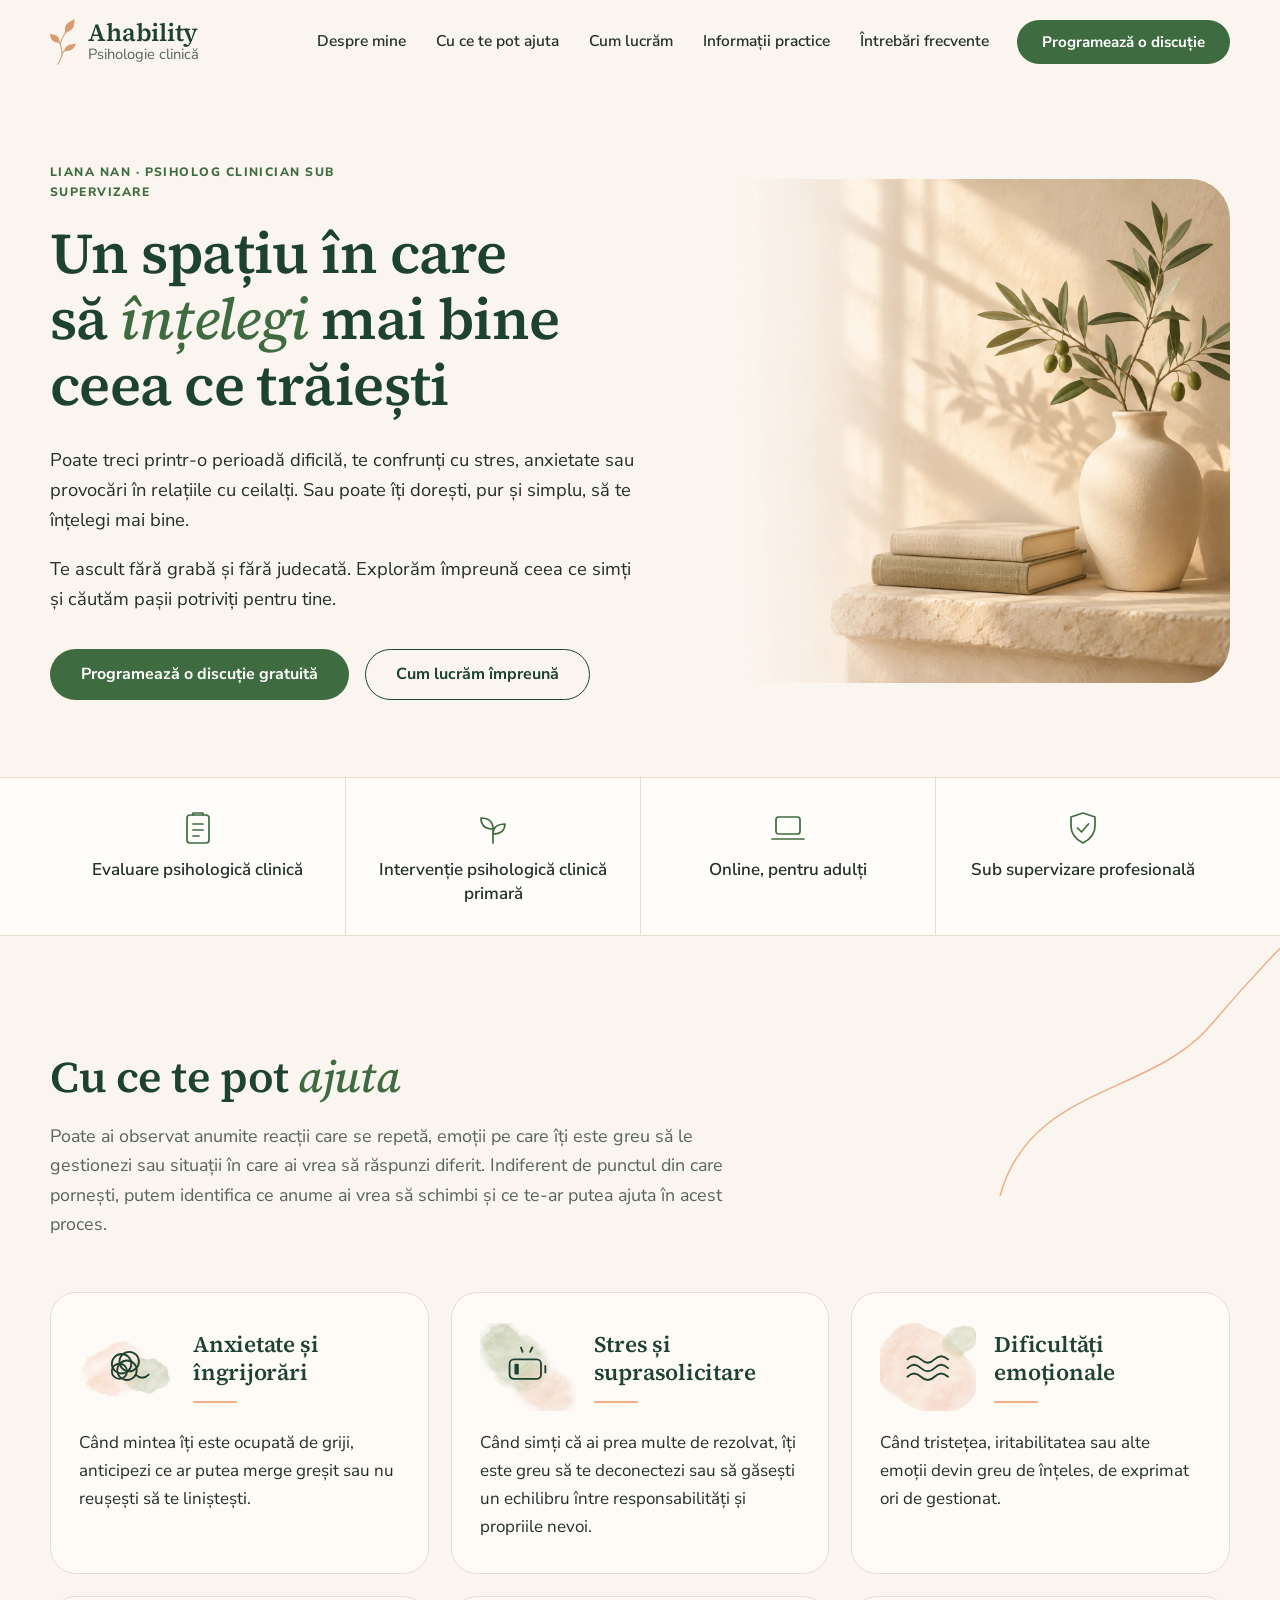
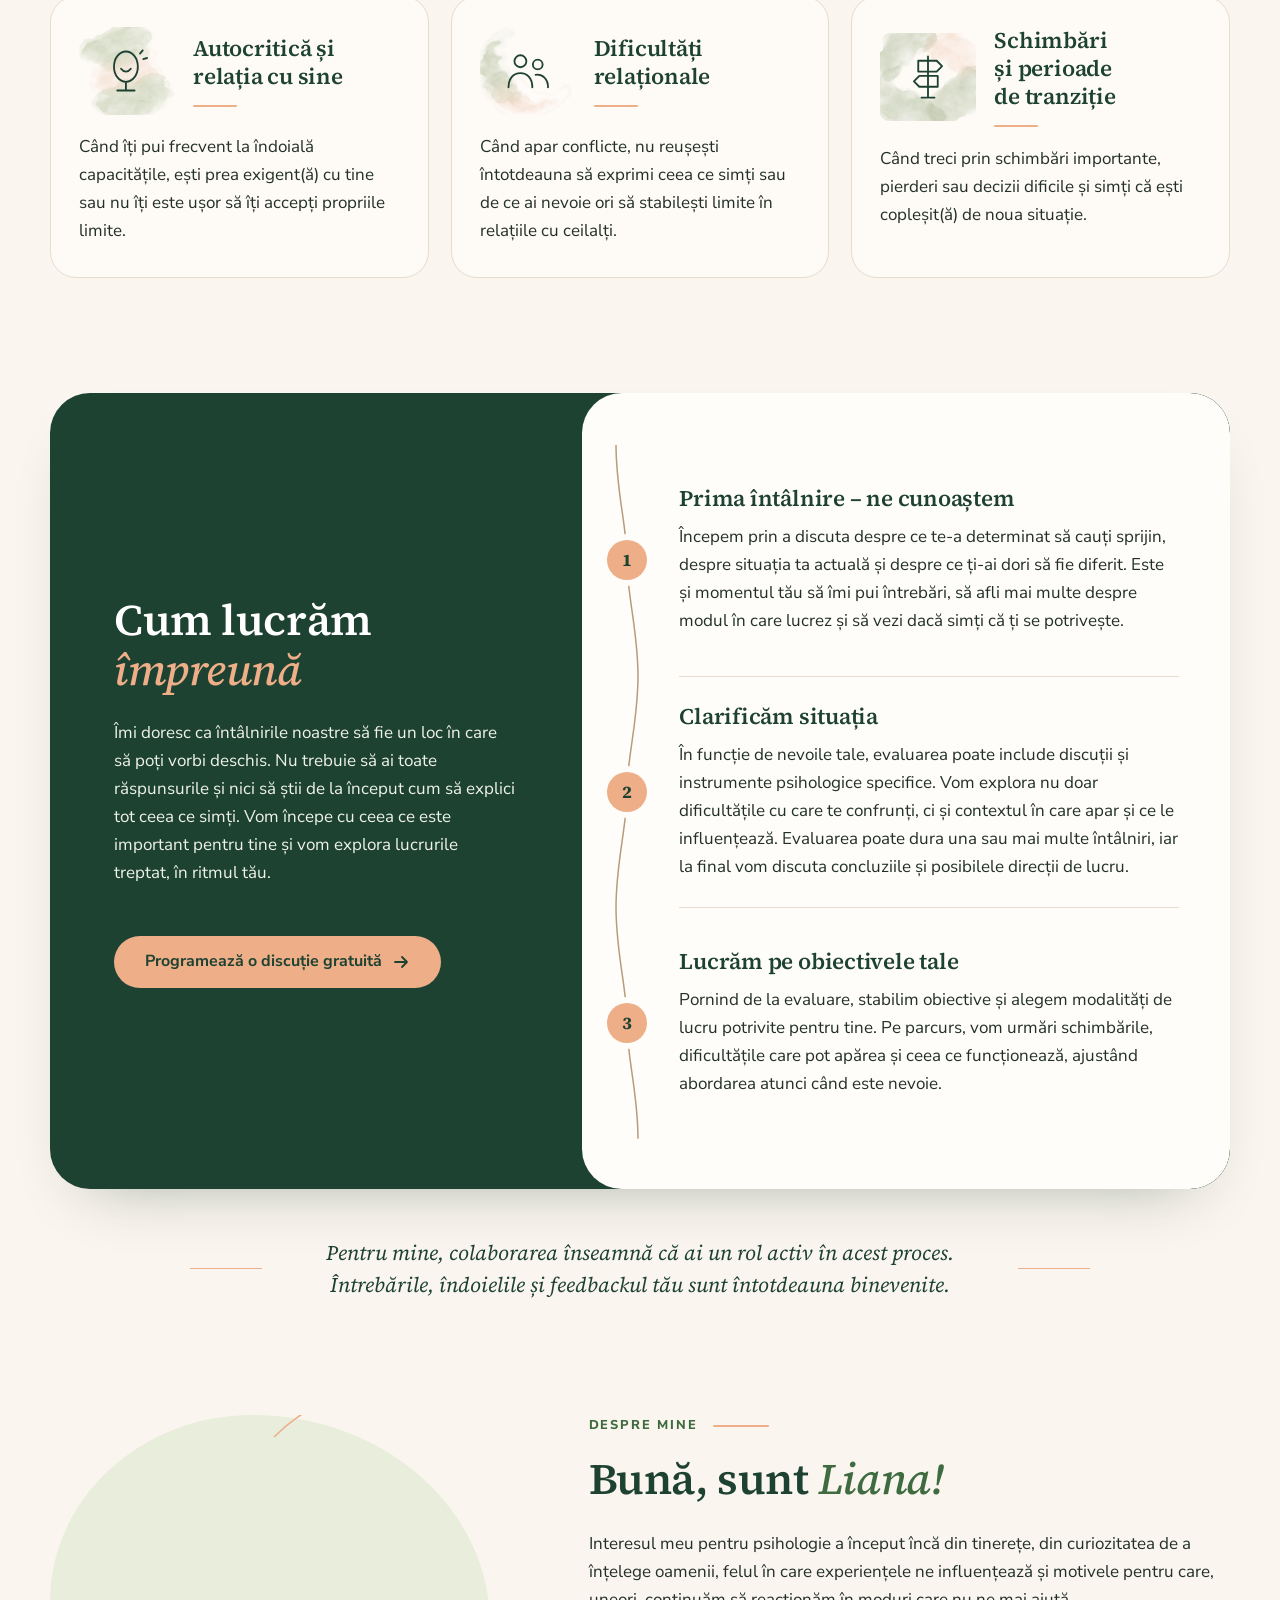
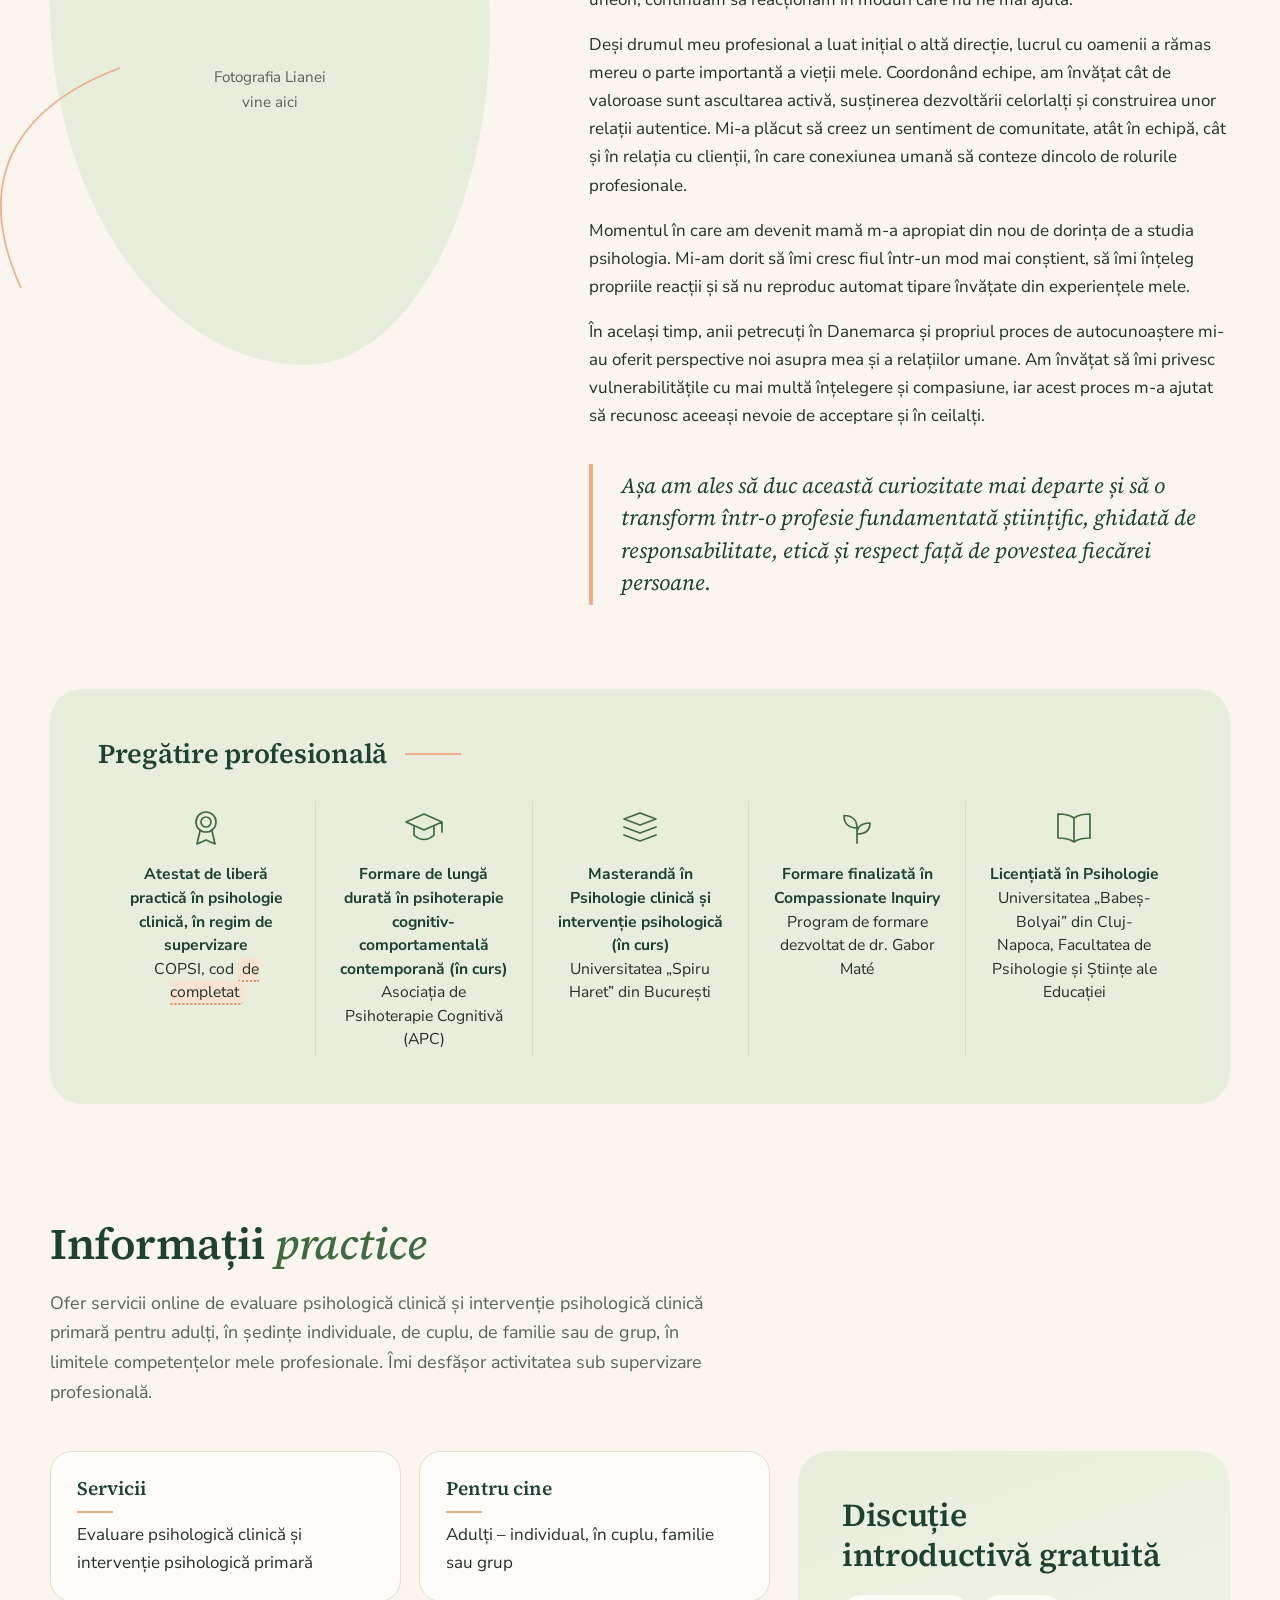
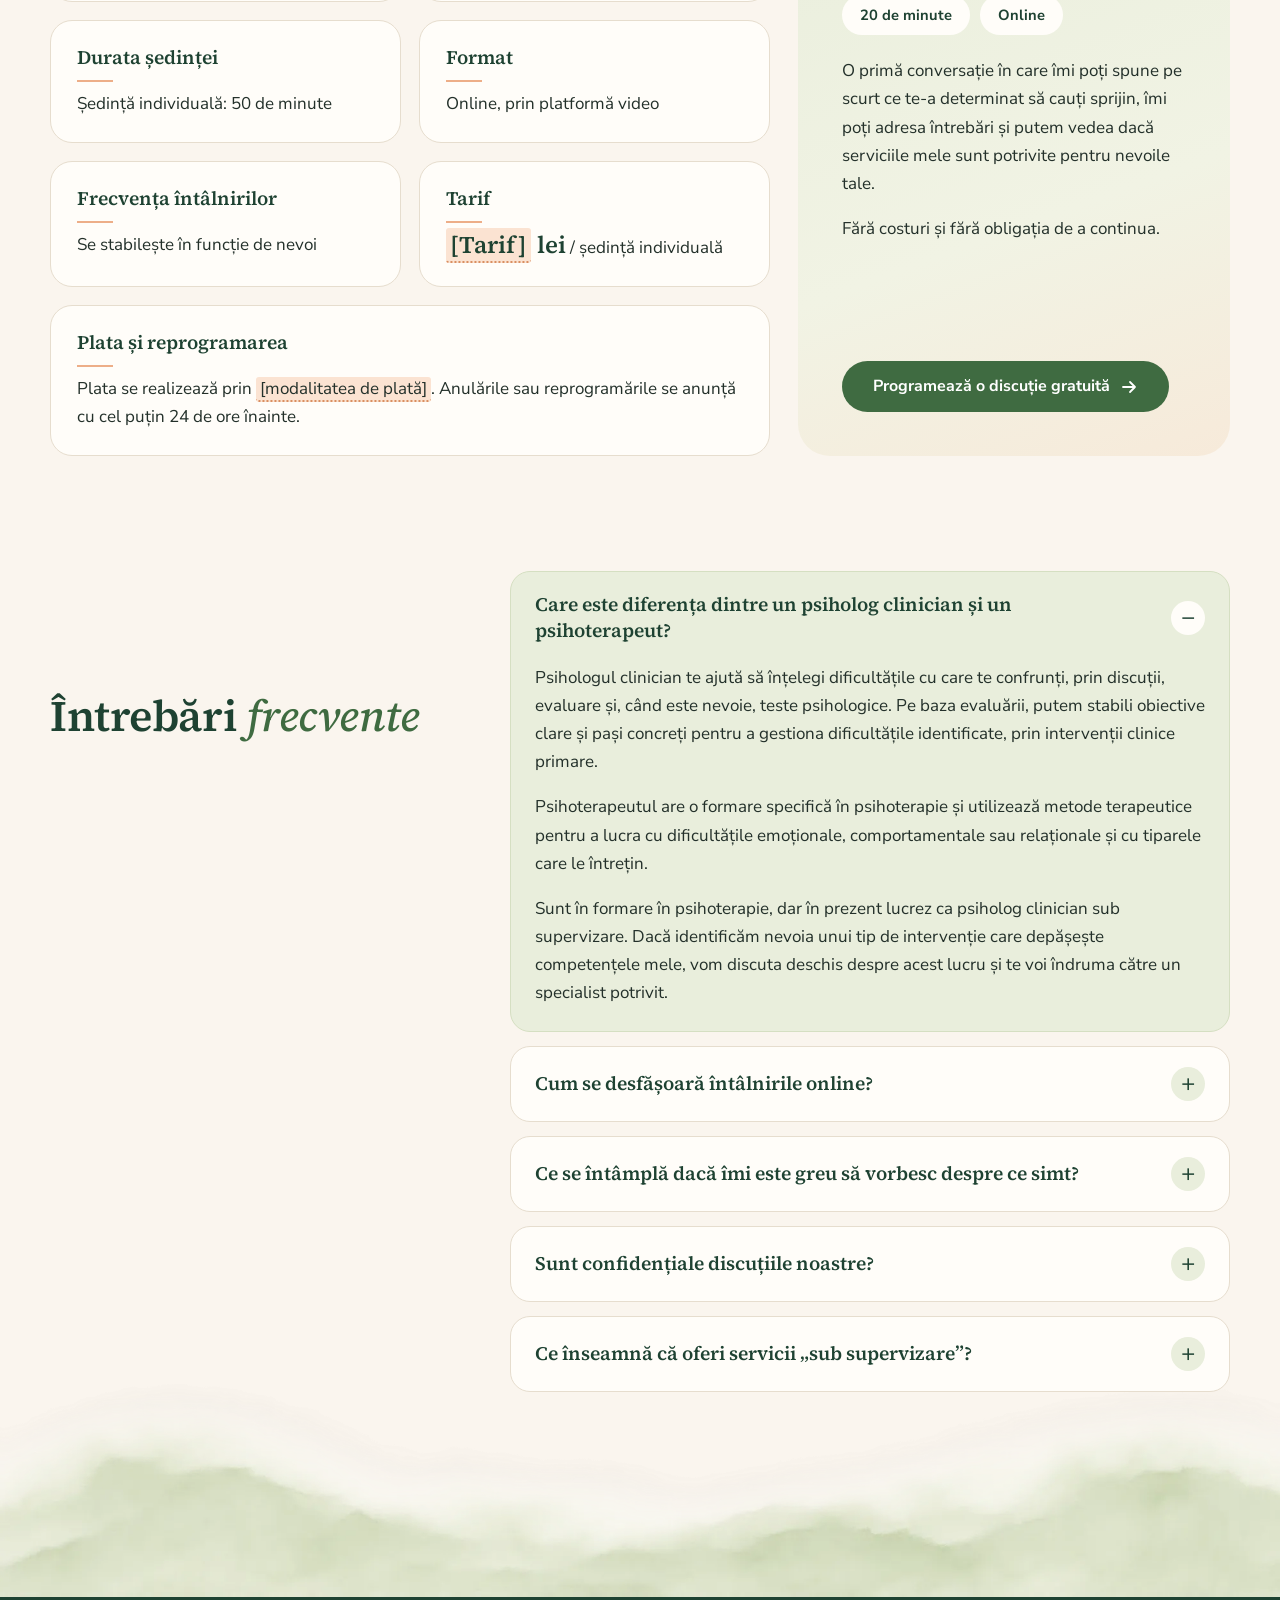
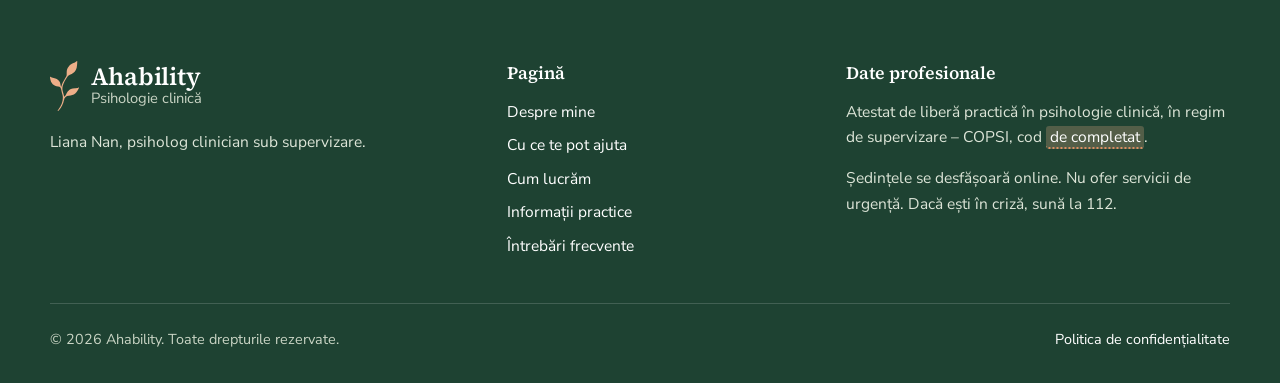
==== commit c47bcecc: "Use generated hero, logo, splashes and wash on the homepage Replaces the placeholder illustration, h" ====
--- a/ahability-home/index.html
+++ b/ahability-home/index.html
@@ -19,11 +19,7 @@
 <header class="site-header" id="top">
   <div class="wrap">
     <a class="logo" href="#top" aria-label="Ahability, psihologie clinică">
-      <svg viewBox="0 0 38 44" aria-hidden="true">
-        <path d="M7 42C13 33 18 21 20 6" fill="none" stroke="#C98C63" stroke-width="1.6" stroke-linecap="round"/>
-        <path d="M17.5 23C8 22 3 15 3 8c8 0 14.500 6 14.500 15Z" fill="#E3A47C"/>
-        <path d="M20.500 15C22 7 28 2 35 2c0 8-6 13.500-14.500 13Z" fill="#EDB893"/>
-      </svg>
+      <img class="logo-mark" src="img/logo-mark.svg" alt="" width="248" height="431">
       <span><span class="logo-name">Ahability</span><span class="logo-sub">Psihologie clinică</span></span>
     </a>
     <nav class="nav" id="nav" aria-label="Meniu principal">
@@ -54,8 +50,7 @@
         <a class="btn btn-ghost" href="#cum-lucram">Cum lucrăm împreună</a>
       </div>
     </div>
-    <!-- Placeholder illustration. Swap for a photo by replacing the file. -->
-    <div class="hero-art"><img src="img/hero-still-life.svg" alt="" width="640" height="600"></div>
+    <div class="hero-art"><img src="img/hero.webp" alt="" width="1600" height="1500" fetchpriority="high"></div>
   </div>
 
   <div class="facts">
@@ -251,8 +246,7 @@
 </section>
 
 <!-- ================= INTREBARI FRECVENTE ================= -->
-<section class="section clip" id="intrebari" style="padding-top:0">
-  <svg class="curve curve-bl" viewBox="0 0 420 300" aria-hidden="true"><path d="M0 40C90 60 110 180 210 200S350 250 420 300"/></svg>
+<section class="section clip wash" id="intrebari" style="padding-top:0">
   <div class="wrap">
     <div class="faq-grid">
       <h2>Întrebări <em>frecvente</em></h2>
@@ -303,11 +297,7 @@
     <div class="footer-grid">
       <div>
         <a class="logo" href="#top" aria-label="Ahability, psihologie clinică">
-          <svg viewBox="0 0 38 44" aria-hidden="true">
-            <path d="M7 42C13 33 18 21 20 6" fill="none" stroke="#EDAE88" stroke-width="1.6" stroke-linecap="round"/>
-            <path d="M17.5 23C8 22 3 15 3 8c8 0 14.500 6 14.500 15Z" fill="#EDAE88"/>
-            <path d="M20.500 15C22 7 28 2 35 2c0 8-6 13.500-14.500 13Z" fill="#F5C9AC"/>
-          </svg>
+          <img class="logo-mark" src="img/logo-mark-light.svg" alt="" width="248" height="431">
           <span><span class="logo-name">Ahability</span><span class="logo-sub">Psihologie clinică</span></span>
         </a>
         <p>Liana Nan, psiholog clinician sub supervizare.</p>
--- a/ahability-home/style.css
+++ b/ahability-home/style.css
@@ -288,3 +288,45 @@
 @media (prefers-reduced-motion:reduce){
   html{ scroll-behavior:auto; } .btn{ transition:none; } .btn:hover{ transform:none; }
 }
+
+/* ---------- splash variants: one per card, same two colours ---------- */
+.card:nth-child(1) .blob::before{ width:64px; height:60px; right:0; top:-4px; border-radius:62% 38% 46% 54% / 55% 48% 52% 45%; }
+.card:nth-child(1) .blob::after{ width:46px; height:44px; left:0; bottom:0; border-radius:40% 60% 55% 45% / 50% 40% 60% 50%; }
+
+.card:nth-child(2) .blob::before{ width:70px; height:50px; left:0; right:auto; top:18px; border-radius:50% 50% 40% 60% / 60% 45% 55% 40%; transform:rotate(-12deg); }
+.card:nth-child(2) .blob::after{ width:40px; height:40px; left:auto; right:0; bottom:0; border-radius:55% 45% 60% 40% / 45% 55% 45% 55%; }
+
+.card:nth-child(3) .blob::before{ width:52px; height:52px; right:auto; left:22px; top:-2px; border-radius:48% 52% 60% 40% / 40% 60% 40% 60%; }
+.card:nth-child(3) .blob::after{ width:72px; height:40px; left:0; bottom:6px; border-radius:60% 40% 50% 50% / 50% 60% 40% 50%; transform:rotate(8deg); }
+
+.card:nth-child(4) .blob::before{ width:48px; height:66px; right:6px; top:2px; border-radius:50% 50% 45% 55% / 40% 45% 55% 60%; transform:rotate(14deg); }
+.card:nth-child(4) .blob::after{ width:54px; height:42px; left:0; bottom:0; border-radius:65% 35% 55% 45% / 50% 55% 45% 50%; }
+
+.card:nth-child(5) .blob::before{ width:56px; height:48px; right:0; top:auto; bottom:2px; border-radius:42% 58% 50% 50% / 55% 45% 55% 45%; }
+.card:nth-child(5) .blob::after{ width:58px; height:54px; left:2px; bottom:auto; top:0; border-radius:55% 45% 42% 58% / 48% 58% 42% 52%; }
+
+.card:nth-child(6) .blob::before{ width:76px; height:44px; right:0; top:8px; border-radius:45% 55% 60% 40% / 60% 50% 50% 40%; transform:rotate(-18deg); }
+.card:nth-child(6) .blob::after{ width:44px; height:50px; left:8px; bottom:0; border-radius:50% 50% 38% 62% / 58% 42% 58% 42%; transform:rotate(10deg); }
+
+/* ---------- generated image assets (see ASSETS.md) ---------- */
+.logo .logo-mark{ width:auto; height:46px; flex:none; }
+.site-footer .logo .logo-mark{ height:50px; }
+
+/* hero photo fades into the page on its left edge, so only the right side is rounded */
+.hero-art{ border-radius:0 40px 40px 0; aspect-ratio:16/15; }
+
+/* watercolour splashes replace the CSS blobs */
+.blob{ width:96px; height:88px; background:center / 118% auto no-repeat; }
+.blob::before, .blob::after, .card:nth-child(n) .blob::before, .card:nth-child(n) .blob::after{ display:none; }
+.card:nth-child(1) .blob{ background-image:url(img/splash-1.webp); }
+.card:nth-child(2) .blob{ background-image:url(img/splash-2.webp); }
+.card:nth-child(3) .blob{ background-image:url(img/splash-3.webp); }
+.card:nth-child(4) .blob{ background-image:url(img/splash-4.webp); }
+.card:nth-child(5) .blob{ background-image:url(img/splash-5.webp); }
+.card:nth-child(6) .blob{ background-image:url(img/splash-6.webp); }
+.blob svg{ width:52px; height:52px; }
+
+/* soft green wash leading into the footer */
+.wash{ background:url(img/wash-wide.webp) center bottom / max(100%, 1200px) auto no-repeat; padding-bottom:clamp(120px, 16vw, 220px); }
+
+@media (max-width:940px){ .hero-art{ border-radius:28px; aspect-ratio:16/11; } .hero-art img{ object-position:70% 40%; } }
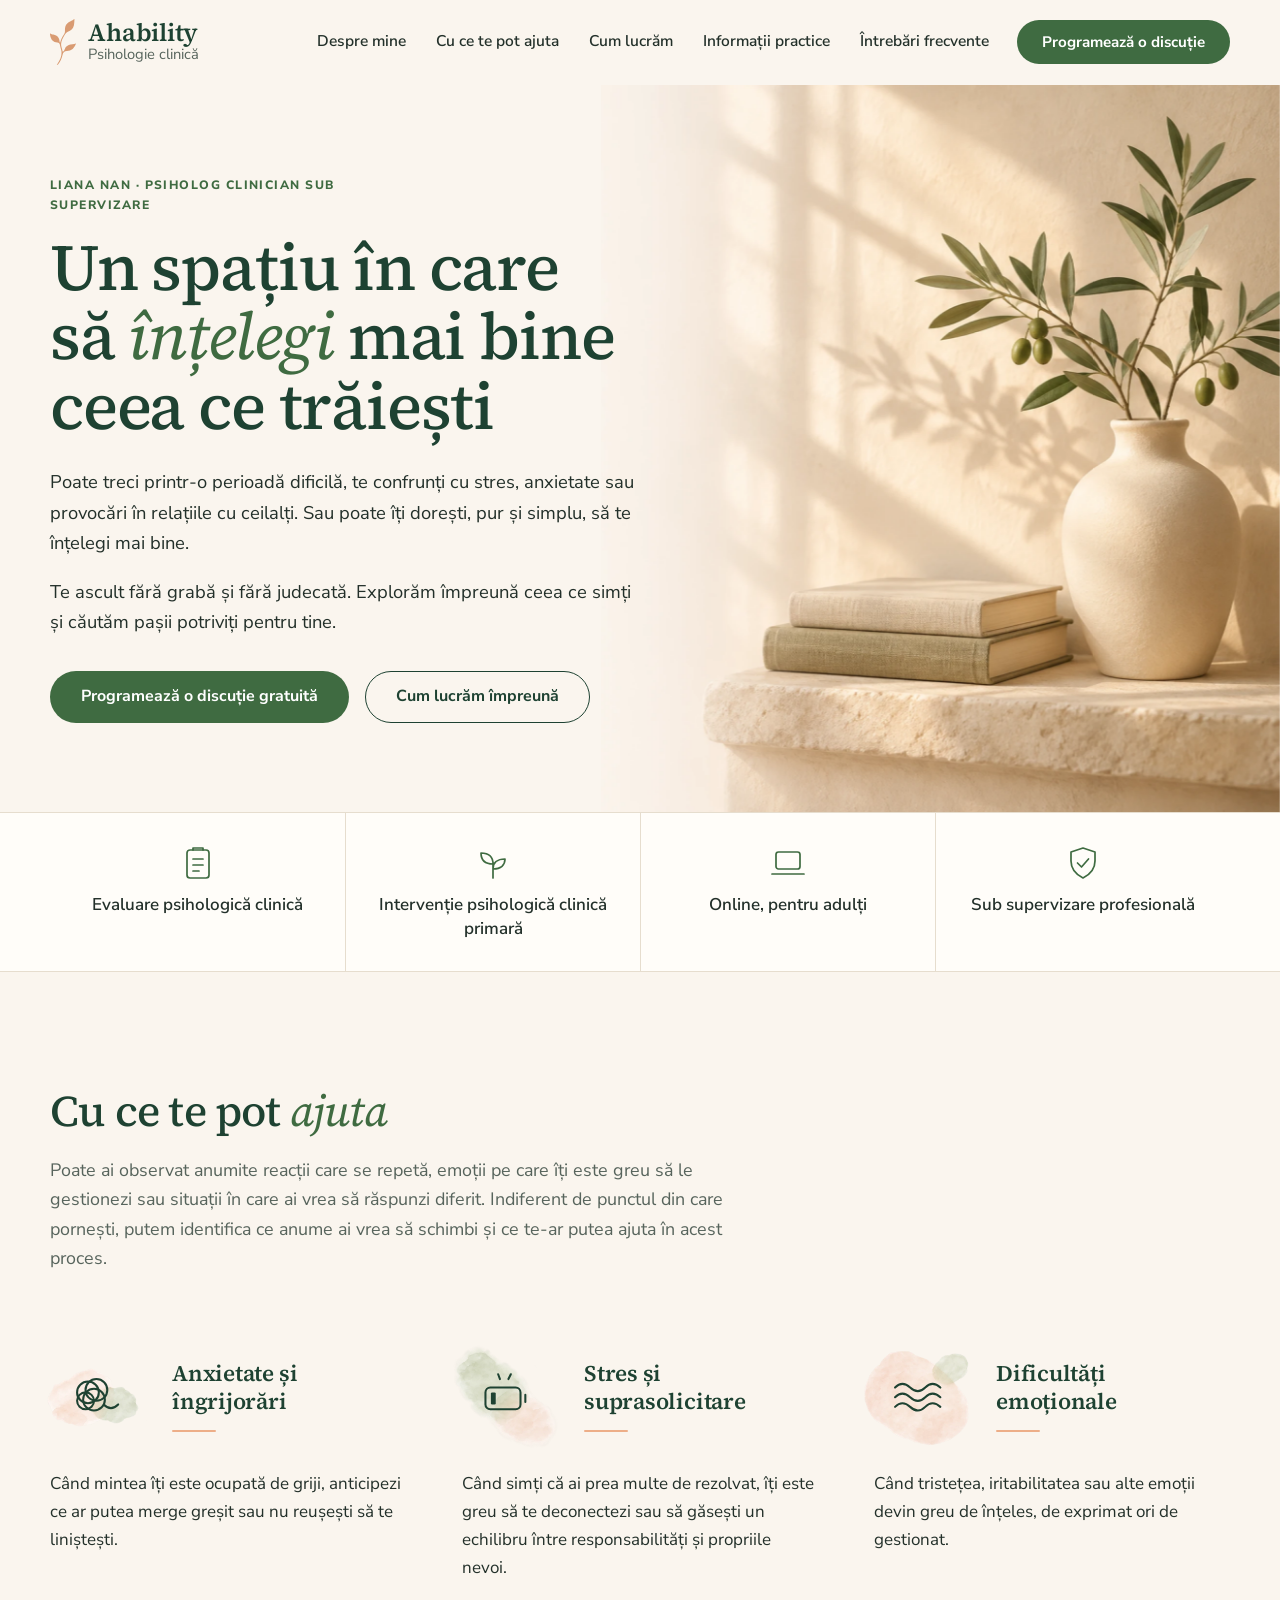
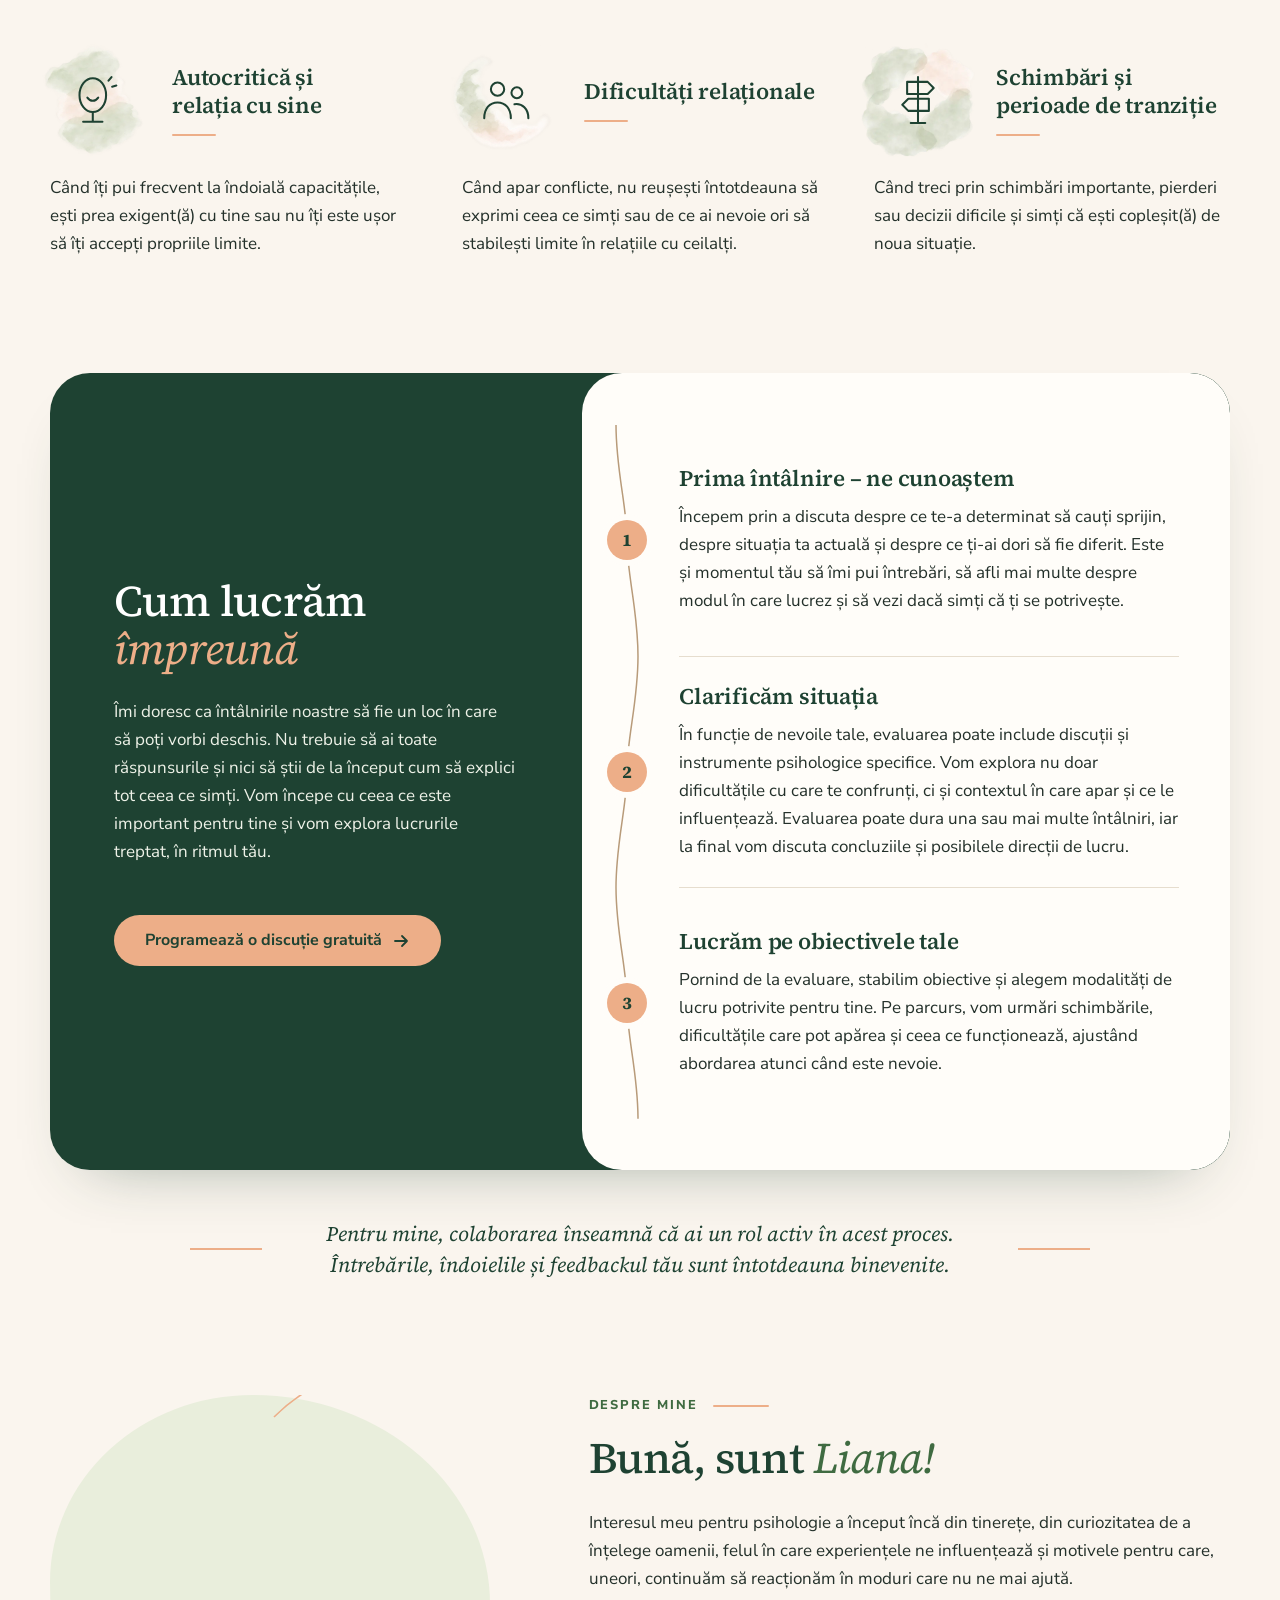
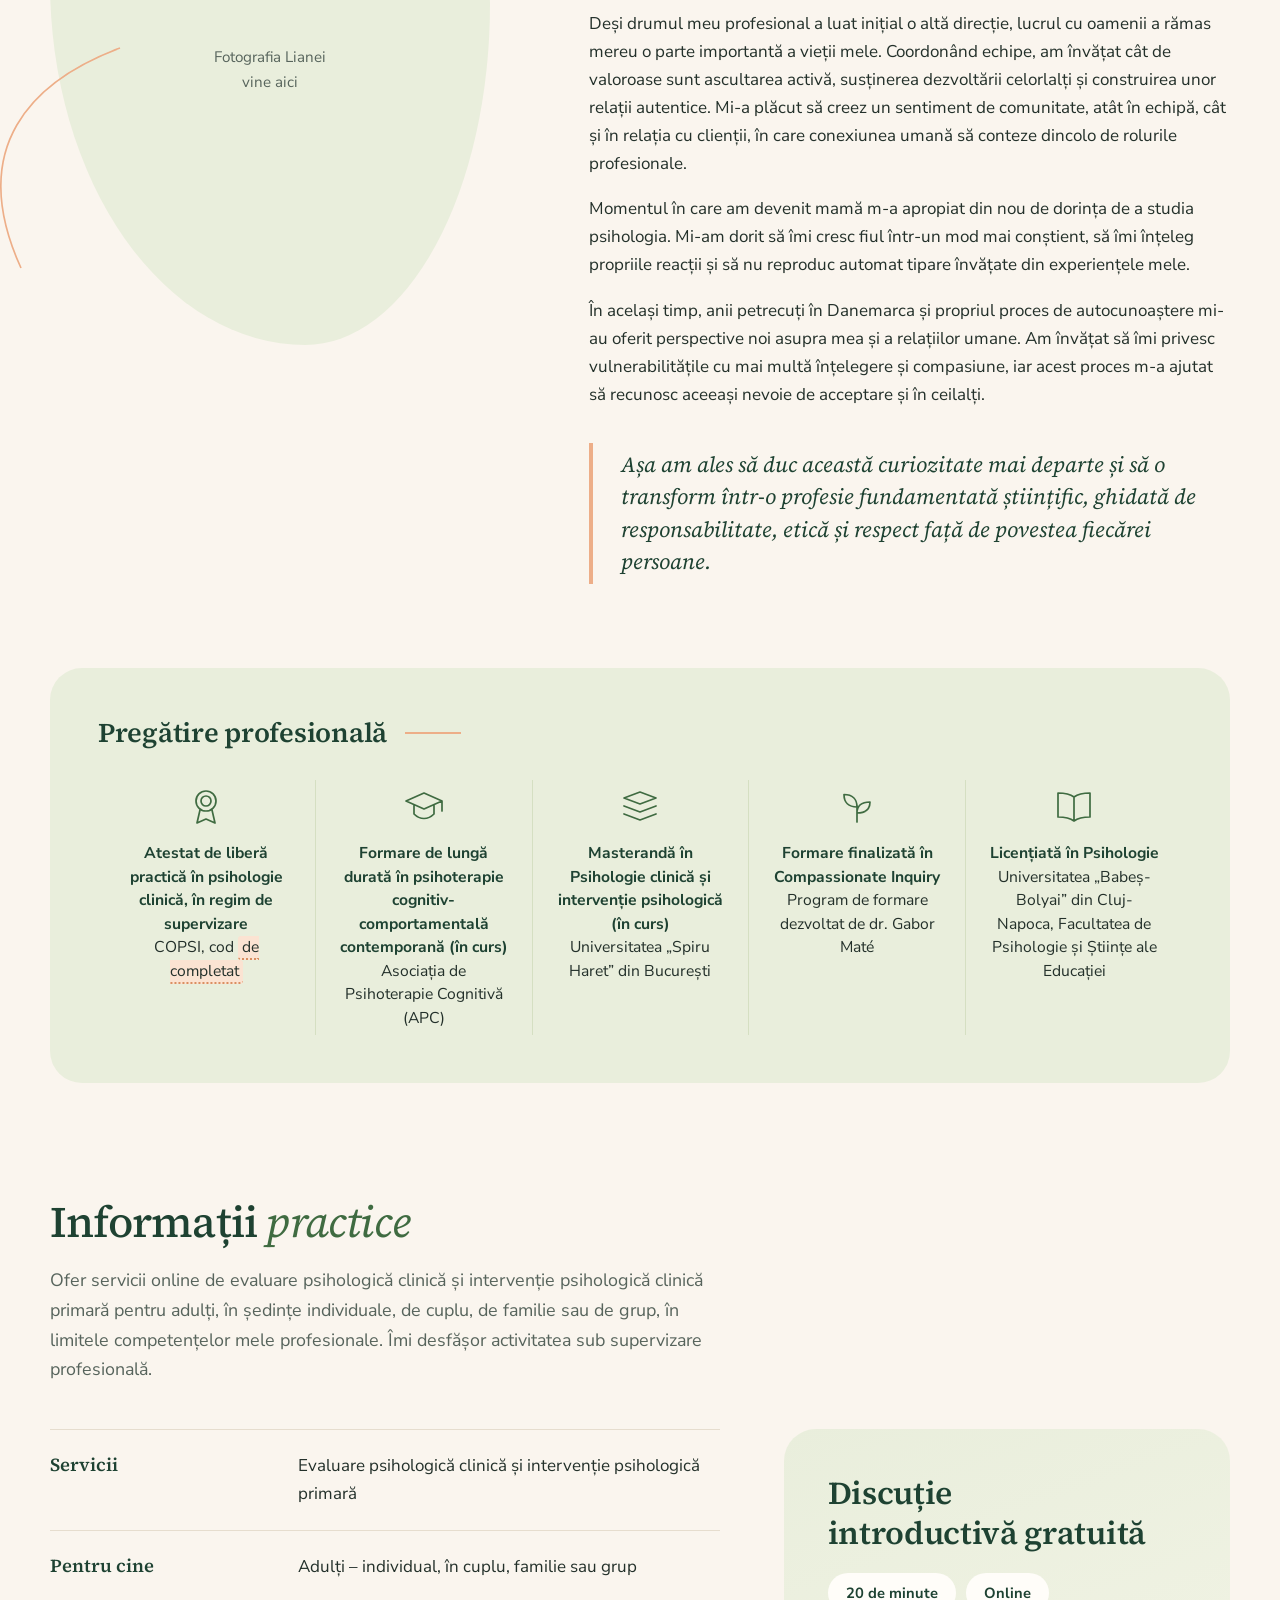
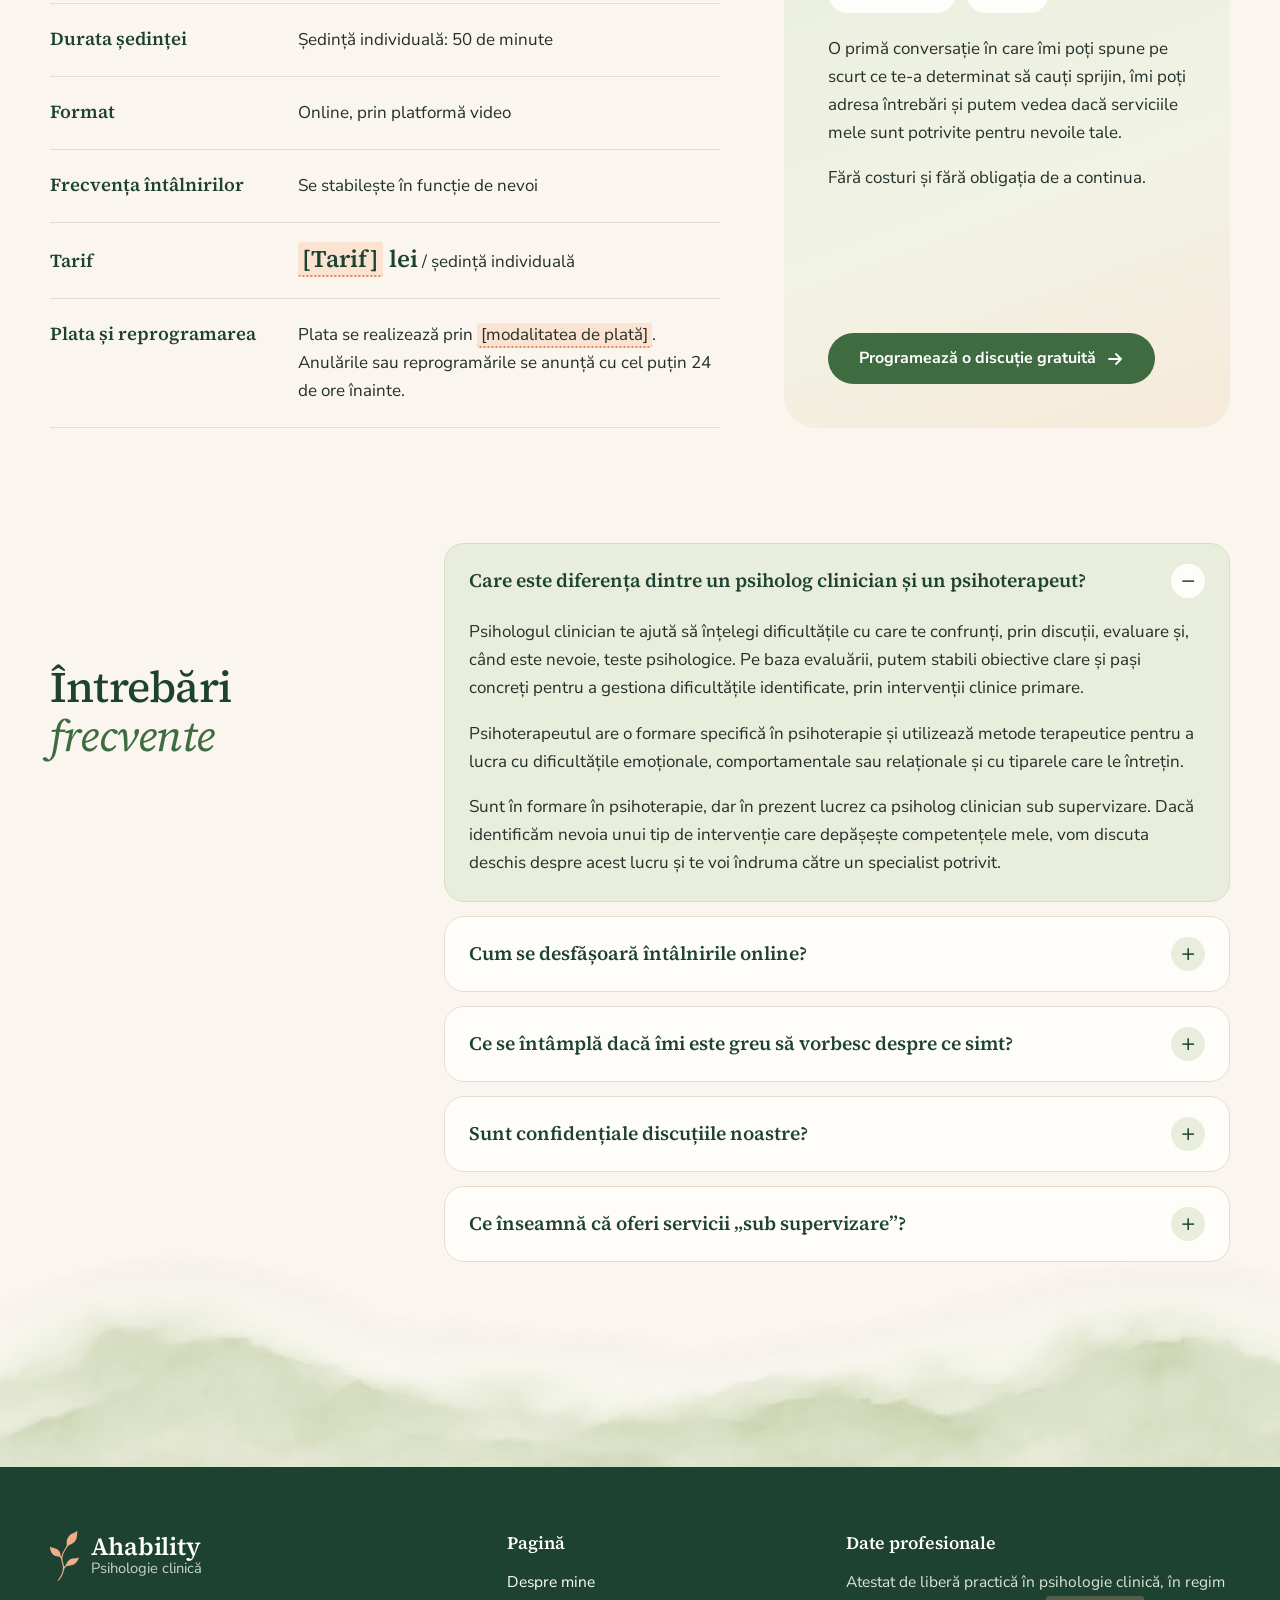
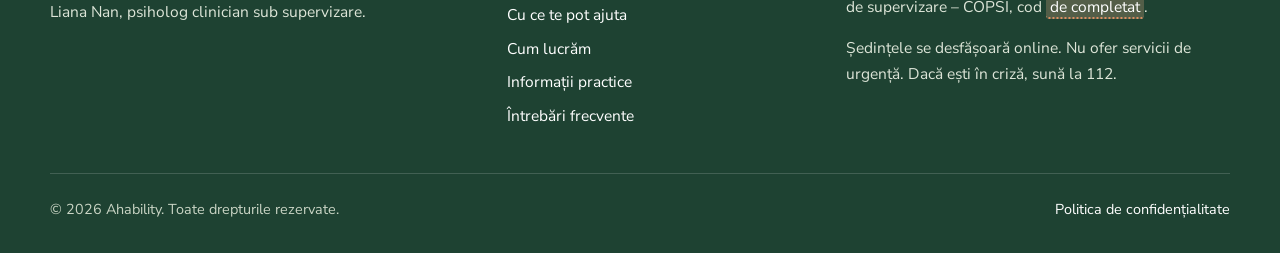
==== commit a3a59ad2: "Refine homepage design Full-bleed hero photo, lighter display type, help topics without boxes, pract" ====
--- a/ahability-home/index.html
+++ b/ahability-home/index.html
@@ -79,7 +79,6 @@
 
 <!-- ================= CU CE TE POT AJUTA ================= -->
 <section class="section help" id="ajutor">
-  <svg class="curve curve-tr" viewBox="0 0 380 300" aria-hidden="true"><path d="M40 300C70 190 190 200 250 130S340 30 380 0"/></svg>
   <div class="wrap">
     <h2>Cu ce te pot <em>ajuta</em></h2>
     <p class="lead">Poate ai observat anumite reacții care se repetă, emoții pe care îți este greu să le gestionezi sau situații în care ai vrea să răspunzi diferit. Indiferent de punctul din care pornești, putem identifica ce anume ai vrea să schimbi și ce te-ar putea ajuta în acest proces.</p>
--- a/ahability-home/style.css
+++ b/ahability-home/style.css
@@ -59,12 +59,12 @@
 p{ margin:0 0 1em; }
 p:last-child{ margin-bottom:0; }
 a{ color:var(--green); }
-h1,h2,h3{ font-family:var(--serif); color:var(--forest); font-weight:600; line-height:1.15;
-  letter-spacing:-0.01em; margin:0; text-wrap:balance; }
-h1{ font-size:clamp(2.3rem, 4.6vw, 3.6rem); }
+h1,h2,h3{ font-family:var(--serif); color:var(--forest); font-weight:500; line-height:1.12;
+  letter-spacing:-0.018em; margin:0; text-wrap:balance; }
+h1{ font-size:clamp(2.5rem, 5.2vw, 4.1rem); line-height:1.06; }
 h2{ font-size:clamp(1.9rem, 3.4vw, 2.75rem); }
-h3{ font-size:1.4rem; line-height:1.25; }
-h1 em,h2 em{ font-weight:500; color:var(--green); }
+h3{ font-size:1.4rem; line-height:1.25; font-weight:600; letter-spacing:-0.01em; }
+h1 em,h2 em{ font-weight:400; color:var(--green); }
 :focus-visible{ outline:3px solid var(--peach); outline-offset:3px; border-radius:6px; }
 
 .wrap{ width:min(var(--wrap), 100% - 40px); margin-inline:auto; }
@@ -115,15 +115,16 @@
 
 /* ---------- hero ---------- */
 .hero{ position:relative; }
-.hero > .wrap{ display:grid; grid-template-columns:minmax(0,1.05fr) minmax(0,.95fr); gap:48px; align-items:center;
-  padding-block:clamp(40px, 6vw, 84px); }
+.hero > .wrap{ display:grid; grid-template-columns:minmax(0,1.05fr) minmax(0,.95fr); gap:24px; align-items:stretch; }
+.hero-text{ padding-block:clamp(48px, 7vw, 104px); align-self:center; position:relative; z-index:1; }
 .hero h1{ margin-bottom:26px; }
 .hero-text p{ font-size:1.15rem; max-width:54ch; }
 .hero-actions{ display:flex; flex-wrap:wrap; gap:16px; margin-top:34px; }
-.hero-art{ border-radius:36px 36px 36px 120px; overflow:hidden; aspect-ratio:16/15; position:relative; }
-.hero-art img{ width:100%; height:100%; object-fit:cover; }
-
-.facts{ border-top:1px solid var(--line); border-bottom:1px solid var(--line); background:var(--paper); }
+.hero-art{ overflow:hidden; position:relative; min-height:560px;
+  margin-left:-80px; margin-right:calc((100vw - min(var(--wrap), 100vw - 40px)) / -2); }
+.hero-art img{ position:absolute; inset:0; width:100%; height:100%; object-fit:cover; object-position:right center; }
+
+.facts{ position:relative; z-index:1; border-top:1px solid var(--line); border-bottom:1px solid var(--line); background:var(--paper); }
 .facts ul{ list-style:none; margin:0; padding:0; display:grid; grid-template-columns:repeat(4,1fr); }
 .facts li{ display:flex; flex-direction:column; align-items:center; text-align:center; gap:10px; padding:30px 20px;
   font-weight:600; line-height:1.4; }
@@ -136,9 +137,9 @@
 /* ---------- help ---------- */
 .help{ overflow:hidden; }
 .help h2{ margin-bottom:20px; }
-.cards{ list-style:none; margin:52px 0 0; padding:0; display:grid; grid-template-columns:repeat(3,1fr); gap:22px; }
-.card{ background:rgba(255,253,249,.75); border:1px solid var(--line); border-radius:var(--radius); padding:30px 28px 32px; }
-.card-head{ display:flex; align-items:center; gap:18px; margin-bottom:18px; }
+.cards{ list-style:none; margin:64px 0 0; padding:0; display:grid; grid-template-columns:repeat(3,1fr); gap:60px 56px; }
+.card{ padding:0; }
+.card-head{ display:flex; align-items:center; gap:20px; margin-bottom:16px; margin-left:-14px; }
 .card h3::after{ content:""; display:block; width:44px; height:2px; background:var(--peach); border-radius:2px; margin-top:14px; }
 .card p{ color:var(--ink); }
 /* pastel splash behind each icon: two soft blobs, pure CSS */
@@ -199,15 +200,13 @@
 .training svg{ width:44px; height:44px; margin:0 auto 14px; }
 
 /* ---------- practical info ---------- */
-.info-grid{ display:grid; grid-template-columns:minmax(0,1.25fr) minmax(0,.75fr); gap:28px; margin-top:44px; align-items:stretch; }
+.info-grid{ display:grid; grid-template-columns:minmax(0,1.2fr) minmax(0,.8fr); gap:clamp(28px, 5vw, 72px); margin-top:44px; align-items:stretch; }
 .info h2{ margin-bottom:20px; }
-.info-list{ margin:0; display:grid; grid-template-columns:1fr 1fr; gap:18px; }
-.info-item{ background:var(--paper); border:1px solid var(--line); border-radius:22px; padding:24px 26px; }
-.info-item dt{ font:600 1.2rem/1.3 var(--serif); color:var(--forest); margin-bottom:8px; }
-.info-item dt::after{ content:""; display:block; width:36px; height:2px; background:var(--peach); margin-top:10px; }
+.info-list{ margin:0; border-top:1px solid var(--line); align-self:start; }
+.info-item{ display:grid; grid-template-columns:minmax(150px, 220px) 1fr; gap:8px 28px; padding:22px 0; border-bottom:1px solid var(--line); align-items:baseline; }
+.info-item dt{ font:600 1.15rem/1.3 var(--serif); color:var(--forest); }
 .info-item dd{ margin:0; }
 .info-item .small{ font-size:.93rem; color:var(--muted); margin-top:8px; display:block; }
-.info-item.wide{ grid-column:1 / -1; }
 .price{ font:600 1.5rem/1.2 var(--serif); color:var(--forest); }
 .intro-card{ background:linear-gradient(160deg, var(--sage) 0%, #F1F3E4 60%, var(--peach-soft) 130%); border-radius:32px;
   padding:clamp(30px, 4vw, 44px); display:flex; flex-direction:column; scroll-margin-top:110px; }
@@ -218,7 +217,7 @@
 .intro-card p:last-of-type{ margin-bottom:28px; }
 
 /* ---------- faq ---------- */
-.faq-grid{ display:grid; grid-template-columns:minmax(0,.55fr) minmax(0,1fr); gap:clamp(28px, 5vw, 72px); align-items:start; }
+.faq-grid{ display:grid; grid-template-columns:minmax(0,.42fr) minmax(0,1fr); gap:clamp(28px, 5vw, 72px); align-items:start; }
 .faq-grid h2{ position:sticky; top:120px; }
 .faq-list{ display:grid; gap:14px; }
 .clip{ overflow:hidden; }
@@ -261,7 +260,7 @@
   .nav a{ padding:14px 4px; font-size:1.05rem; border-bottom:1px solid var(--line); }
   .nav .btn{ margin-top:16px; border-bottom:0; color:#fff; padding:15px 24px; }
   .hero > .wrap, .how-panel, .about-grid, .info-grid, .faq-grid{ grid-template-columns:1fr; }
-  .hero-art{ order:-1; aspect-ratio:16/10; border-radius:28px 28px 28px 80px; }
+  .hero-art{ order:-1; }
   .facts ul{ grid-template-columns:repeat(2,1fr); }
   .facts li:nth-child(3){ border-left:0; }
   .facts li:nth-child(n+3){ border-top:1px solid var(--line); }
@@ -273,7 +272,8 @@
 @media (min-width:941px){ .nav .btn{ display:none; } }
 @media (max-width:640px){
   body{ font-size:16.5px; }
-  .cards, .info-list{ grid-template-columns:1fr; }
+  .cards{ grid-template-columns:1fr; gap:44px; }
+  .info-item{ grid-template-columns:1fr; }
   .training ul{ grid-template-columns:1fr; row-gap:0; }
   .training li{ display:grid; grid-template-columns:44px 1fr; gap:16px; text-align:left; align-items:center; padding:16px 0; }
   .training li + li{ border-left:0; border-top:1px solid var(--sage-deep); }
@@ -289,34 +289,13 @@
   html{ scroll-behavior:auto; } .btn{ transition:none; } .btn:hover{ transform:none; }
 }
 
-/* ---------- splash variants: one per card, same two colours ---------- */
-.card:nth-child(1) .blob::before{ width:64px; height:60px; right:0; top:-4px; border-radius:62% 38% 46% 54% / 55% 48% 52% 45%; }
-.card:nth-child(1) .blob::after{ width:46px; height:44px; left:0; bottom:0; border-radius:40% 60% 55% 45% / 50% 40% 60% 50%; }
-
-.card:nth-child(2) .blob::before{ width:70px; height:50px; left:0; right:auto; top:18px; border-radius:50% 50% 40% 60% / 60% 45% 55% 40%; transform:rotate(-12deg); }
-.card:nth-child(2) .blob::after{ width:40px; height:40px; left:auto; right:0; bottom:0; border-radius:55% 45% 60% 40% / 45% 55% 45% 55%; }
-
-.card:nth-child(3) .blob::before{ width:52px; height:52px; right:auto; left:22px; top:-2px; border-radius:48% 52% 60% 40% / 40% 60% 40% 60%; }
-.card:nth-child(3) .blob::after{ width:72px; height:40px; left:0; bottom:6px; border-radius:60% 40% 50% 50% / 50% 60% 40% 50%; transform:rotate(8deg); }
-
-.card:nth-child(4) .blob::before{ width:48px; height:66px; right:6px; top:2px; border-radius:50% 50% 45% 55% / 40% 45% 55% 60%; transform:rotate(14deg); }
-.card:nth-child(4) .blob::after{ width:54px; height:42px; left:0; bottom:0; border-radius:65% 35% 55% 45% / 50% 55% 45% 50%; }
-
-.card:nth-child(5) .blob::before{ width:56px; height:48px; right:0; top:auto; bottom:2px; border-radius:42% 58% 50% 50% / 55% 45% 55% 45%; }
-.card:nth-child(5) .blob::after{ width:58px; height:54px; left:2px; bottom:auto; top:0; border-radius:55% 45% 42% 58% / 48% 58% 42% 52%; }
-
-.card:nth-child(6) .blob::before{ width:76px; height:44px; right:0; top:8px; border-radius:45% 55% 60% 40% / 60% 50% 50% 40%; transform:rotate(-18deg); }
-.card:nth-child(6) .blob::after{ width:44px; height:50px; left:8px; bottom:0; border-radius:50% 50% 38% 62% / 58% 42% 58% 42%; transform:rotate(10deg); }
-
 /* ---------- generated image assets (see ASSETS.md) ---------- */
 .logo .logo-mark{ width:auto; height:46px; flex:none; }
 .site-footer .logo .logo-mark{ height:50px; }
 
-/* hero photo fades into the page on its left edge, so only the right side is rounded */
-.hero-art{ border-radius:0 40px 40px 0; aspect-ratio:16/15; }
 
 /* watercolour splashes replace the CSS blobs */
-.blob{ width:96px; height:88px; background:center / 118% auto no-repeat; }
+.blob{ width:116px; height:116px; background:center / contain no-repeat; }
 .blob::before, .blob::after, .card:nth-child(n) .blob::before, .card:nth-child(n) .blob::after{ display:none; }
 .card:nth-child(1) .blob{ background-image:url(img/splash-1.webp); }
 .card:nth-child(2) .blob{ background-image:url(img/splash-2.webp); }
@@ -324,9 +303,21 @@
 .card:nth-child(4) .blob{ background-image:url(img/splash-4.webp); }
 .card:nth-child(5) .blob{ background-image:url(img/splash-5.webp); }
 .card:nth-child(6) .blob{ background-image:url(img/splash-6.webp); }
-.blob svg{ width:52px; height:52px; }
+.blob svg{ width:58px; height:58px; }
 
 /* soft green wash leading into the footer */
 .wash{ background:url(img/wash-wide.webp) center bottom / max(100%, 1200px) auto no-repeat; padding-bottom:clamp(120px, 16vw, 220px); }
 
-@media (max-width:940px){ .hero-art{ border-radius:28px; aspect-ratio:16/11; } .hero-art img{ object-position:70% 40%; } }
+@media (max-width:940px){ .hero-art{ min-height:0; aspect-ratio:16/11; margin-inline:-20px; } .hero-art img{ object-position:75% 40%; } .hero-text{ padding-block:28px 48px; } }
+
+/* ---------- one entrance, on load, hero only ---------- */
+@media (prefers-reduced-motion:no-preference){
+  .hero-text > *{ opacity:0; transform:translateY(14px); animation:rise .7s cubic-bezier(.2,.7,.2,1) forwards; }
+  .hero-text > :nth-child(2){ animation-delay:.08s; }
+  .hero-text > :nth-child(3){ animation-delay:.18s; }
+  .hero-text > :nth-child(4){ animation-delay:.26s; }
+  .hero-text > :nth-child(5){ animation-delay:.36s; }
+  .hero-art img{ opacity:0; animation:appear 1.4s ease .1s forwards; }
+  @keyframes rise{ to{ opacity:1; transform:none; } }
+  @keyframes appear{ to{ opacity:1; } }
+}
